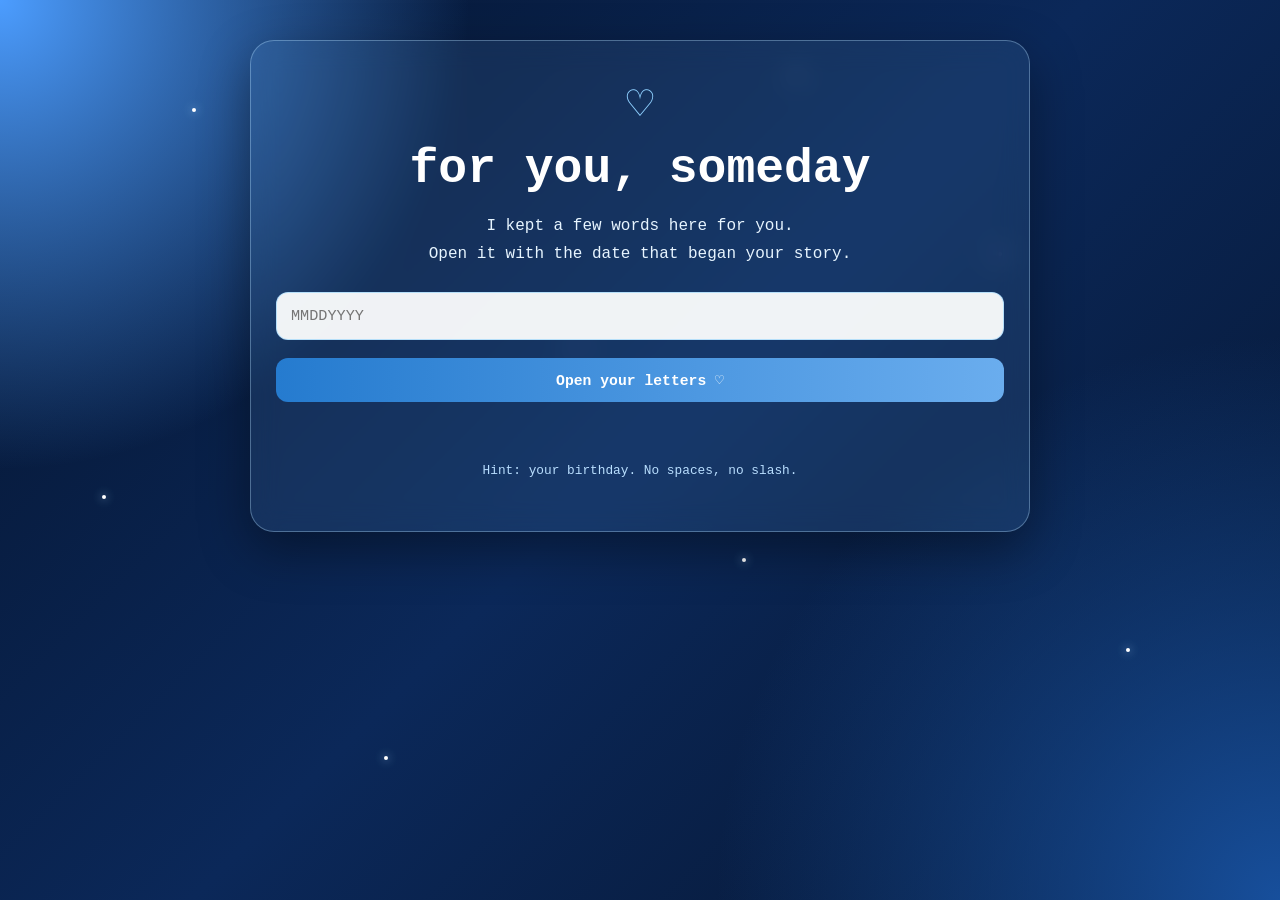
==== index.html @ d409b81c "Rename her.html to index.html" ====
<!DOCTYPE html>
<html lang="en">
<head>
  <meta charset="UTF-8" />
  <meta name="viewport" content="width=device-width, initial-scale=1.0" />

  <link rel="stylesheet" href="herc.css" />

  <title>for you, someday♡</title>

  <!-- Spotify Embed API -->
  <script src="https://open.spotify.com/embed/iframe-api/v1" async></script>

  <!-- Your JavaScript -->
  <script src="herkwincs.js" defer></script>
</head>

<body>

  <div class="stars">
    <div class="star"></div>
    <div class="star"></div>
    <div class="star"></div>
    <div class="star"></div>
    <div class="star"></div>
    <div class="star"></div>
    <div class="star"></div>
    <div class="star"></div>
  </div>

  <main class="container">

    <!-- WRITER PAGE -->
    <section class="glass-card hidden" id="writerPage">

      <div class="heart">♡</div>

      <h1>unsaid thoughts</h1>

      <div class="writer-card">

        <label for="letterTitle">Letter title</label>
        <input
          id="letterTitle"
          type="text"
          placeholder="Example: The beginning"
        />

        <label for="letterMessage">Your letter</label>
        <textarea
          id="letterMessage"
          placeholder="Write your message here..."
        ></textarea>

        <label for="bandName">Band or artist</label>

        <select id="bandName">
          <option value="Chase Atlantic">Chase Atlantic</option>
          <option value="The Ridleys">The Ridleys</option>
          <option value="Other">Other</option>
        </select>

        <label for="songTitle">Song title</label>

        <input
          id="songTitle"
          type="text"
          placeholder="Example: Swim"
        />

        <label for="spotifyLink">Spotify song link</label>

        <input
          id="spotifyLink"
          type="url"
          placeholder="https://open.spotify.com/track/..."
        />

        <p class="input-hint">
          Paste the Spotify song link from the song you want for this letter.
        </p>

        <div class="writer-actions">

          <button
            class="save-button"
            type="button"
            onclick="addLetter()"
          >
            + Add this letter
          </button>

          <button
            class="secondary-button"
            type="button"
            onclick="showPreview()"
          >
            Preview birthday website
          </button>

        </div>

      </div>

      <div class="writer-card">

        <p id="letterCount">
          You have 0 letters saved.
        </p>

        <div class="writer-actions">

          <button
            class="secondary-button"
            type="button"
            onclick="exportFinishedWebsite()"
          >
            Download finished website
          </button>

          <button
            class="danger-button"
            type="button"
            onclick="deleteAllLetters()"
          >
            Delete all letters
          </button>

        </div>

      </div>

  
    </section>


    <!-- PASSWORD PAGE -->
    <section class="glass-card hidden" id="lockPage">

      <div class="heart">♡</div>

      <h1>for you, someday</h1>

      <p>
        I kept a few words here for you.<br>
        Open it with the date that began your story.
      </p>

      <input
        type="password"
        id="password"
        placeholder="MMDDYYYY"
        maxlength="8"
        inputmode="numeric"
      />

      <button
        class="main-button"
        type="button"
        onclick="unlockWebsite()"
      >
        Open your letters ♡
      </button>

      <div id="error"></div>

      <p class="footer-text">
        Hint: your birthday. No spaces, no slash.
      </p>

    </section>


    <!-- LETTERS PAGE -->
    <section class="glass-card hidden" id="memoriesPage">

      <div class="heart">♡</div>

      <h1>happy 18th birthday</h1>

      <p>
        These are not things you need to answer.<br>
        They are simply small pieces of what I never got to say.
      </p>

      <div
        class="envelope-grid"
        id="envelopeGrid"
      ></div>

      <div class="page-actions">

        <button
          class="secondary-button"
          type="button"
          onclick="openArchive()"
        >
          ♡ Letters you can return to
        </button>

      </div>

      <p class="footer-text">
        You deserve to be loved gently, especially by yourself.
      </p>

    </section>


    <!-- ARCHIVE PAGE -->
    <section class="glass-card hidden" id="archivePage">

      <div class="heart">♡</div>

      <h1>letters you can return to</h1>

      <p>
        Nothing here disappears.
        You can reread any letter whenever you want.
      </p>

      <input
        class="archive-search"
        id="searchInput"
        type="text"
        placeholder="Search a memory, song, or word..."
        oninput="renderArchive()"
      />

      <div id="archiveList"></div>

      <div class="page-actions">

        <button
          class="secondary-button"
          type="button"
          onclick="goHome()"
        >
          ← Back to envelopes
        </button>

      </div>

    </section>


    <!-- OPEN LETTER PAGE -->
    <section class="note-page" id="notePage">

      <button
        class="back-button"
        type="button"
        onclick="goBackFromLetter()"
      >
        ← Back
      </button>

      <article class="letter-card">

        <h2 id="openedTitle"></h2>

        <p
          class="letter-date"
          id="openedDate"
        ></p>

        <div
          class="letter-content"
          id="openedMessage"
        ></div>


        <!-- SONG -->
        <div class="song-box">

          <p class="song-label">
            A song I dedicated to this letter:
          </p>

          <p
            class="song-name"
            id="openedSongTitle"
          ></p>

          <!-- Spotify player gets created here -->
          <div
            id="spotifyPlayer"
            class="spotify-player"
          ></div>

          <p
            id="spotifyMessage"
            class="spotify-message"
          >
            Loading the song...
          </p>

        </div>

      </article>

      <p class="footer-text">
        made with words I could not say before ♡
      </p>

    </section>

  </main>

</body>
</html>
---- herc.css ----
* {
  box-sizing: border-box;
}

html {
  scroll-behavior: smooth;
}

body {
  margin: 0;
  min-height: 100vh;
  overflow-x: hidden;

  font-family: "Courier New", monospace;
  color: #eef8ff;

  background:
    radial-gradient(
      circle at top left,
      #4c9dff 0%,
      transparent 30%
    ),
    radial-gradient(
      circle at bottom right,
      #174f9c 0%,
      transparent 36%
    ),
    linear-gradient(
      135deg,
      #05142e,
      #0b2859,
      #06152f
    );
}


/* =========================
   STARS
========================= */

.stars {
  position: fixed;
  inset: 0;
  z-index: -1;

  overflow: hidden;
  pointer-events: none;
}

.star {
  position: absolute;

  width: 4px;
  height: 4px;

  border-radius: 50%;

  background: white;

  box-shadow:
    0 0 10px #a6d8ff;

  animation:
    twinkle 3.5s infinite ease-in-out;
}

.star:nth-child(1) {
  top: 12%;
  left: 15%;
}

.star:nth-child(2) {
  top: 28%;
  left: 78%;
  animation-delay: 0.7s;
}

.star:nth-child(3) {
  top: 55%;
  left: 8%;
  animation-delay: 1.2s;
}

.star:nth-child(4) {
  top: 72%;
  left: 88%;
  animation-delay: 1.8s;
}

.star:nth-child(5) {
  top: 38%;
  left: 45%;
  animation-delay: 0.4s;
}

.star:nth-child(6) {
  top: 84%;
  left: 30%;
  animation-delay: 2.1s;
}

.star:nth-child(7) {
  top: 8%;
  left: 62%;
  animation-delay: 1.4s;
}

.star:nth-child(8) {
  top: 62%;
  left: 58%;
  animation-delay: 2.5s;
}


@keyframes twinkle {

  0%,
  100% {
    opacity: 0.25;
    transform: scale(0.8);
  }

  50% {
    opacity: 1;
    transform: scale(1.7);
  }
}


/* =========================
   MAIN
========================= */

.container {
  width: min(92%, 780px);
  margin: 0 auto;
  padding: 40px 0;
}


/* =========================
   GLASS CARDS
========================= */

.glass-card {
  padding: 36px 25px;

  text-align: center;

  border: 1px solid rgba(187, 225, 255, 0.35);

  border-radius: 24px;

  background:
    rgba(126, 192, 255, 0.1);

  backdrop-filter: blur(14px);

  box-shadow:
    0 18px 50px rgba(0, 0, 0, 0.38);
}


/* =========================
   TEXT
========================= */

h1 {
  margin: 0 0 12px;

  color: white;

  font-size:
    clamp(1.8rem, 6vw, 3rem);
}

h2 {
  color: #d1edff;
}

p {
  line-height: 1.75;
  color: #e7f5ff;
}


/* =========================
   HEART
========================= */

.heart {
  display: inline-block;

  margin-bottom: 10px;

  color: #8fd0ff;

  font-size: 2.8rem;

  animation:
    heartbeat 1.5s infinite;
}

@keyframes heartbeat {

  0%,
  100% {
    transform: scale(1);
  }

  45% {
    transform: scale(1.2);
  }

  65% {
    transform: scale(1.05);
  }
}


/* =========================
   INPUTS
========================= */

input,
textarea,
select {
  width: 100%;

  margin: 8px 0 14px;

  padding: 14px;

  outline: none;

  border:
    1px solid rgba(126, 205, 255, 0.5);

  border-radius: 12px;

  font-family: "Courier New", monospace;

  font-size: 0.95rem;

  color: #09315f;

  background:
    rgba(255, 255, 255, 0.94);
}

textarea {
  min-height: 180px;

  resize: vertical;

  line-height: 1.65;
}

input:focus,
textarea:focus,
select:focus {
  border-color: #9cdbff;

  box-shadow:
    0 0 0 3px rgba(126, 205, 255, 0.12);
}


/* =========================
   BUTTONS
========================= */

button {
  padding: 13px 15px;

  border: none;

  border-radius: 12px;

  cursor: pointer;

  font-family: "Courier New", monospace;

  font-size: 0.92rem;

  font-weight: bold;

  color: white;

  transition:
    transform 0.2s ease,
    box-shadow 0.2s ease;
}

button:hover {
  transform: translateY(-3px);

  box-shadow:
    0 10px 22px rgba(93, 191, 255, 0.38);
}

.main-button,
.save-button {
  background:
    linear-gradient(
      90deg,
      #257bcf,
      #6aadee
    );
}

.main-button {
  width: 100%;

  margin-top: 4px;
}

.secondary-button {
  background:
    rgba(168, 220, 255, 0.16);
}

.danger-button {
  background:
    rgba(255, 112, 148, 0.46);
}


/* =========================
   HIDDEN
========================= */

.hidden {
  display: none !important;
}


/* =========================
   ERROR
========================= */

#error {
  min-height: 22px;

  margin-top: 12px;

  color: #bde5ff;

  font-size: 0.9rem;
}


/* =========================
   WRITER
========================= */

.writer-card {
  margin-top: 22px;

  padding: 20px;

  text-align: left;

  border:
    1px solid rgba(186, 228, 255, 0.3);

  border-radius: 18px;

  background:
    rgba(0, 27, 68, 0.24);
}

.writer-card label {
  display: block;

  margin-top: 10px;

  color: #cbe9ff;

  font-size: 0.85rem;

  font-weight: bold;
}

.input-hint {
  margin-top: -4px;

  color: #a9d9f8;

  font-size: 0.72rem;

  line-height: 1.5;
}


/* =========================
   BUTTON GROUPS
========================= */

.writer-actions,
.page-actions {
  display: flex;

  flex-wrap: wrap;

  gap: 10px;

  margin-top: 16px;
}

.writer-actions button,
.page-actions button {
  flex: 1;

  min-width: 160px;
}


/* =========================
   ENVELOPES
========================= */

.envelope-grid {
  display: grid;

  grid-template-columns:
    repeat(2, minmax(0, 1fr));

  gap: 18px;

  margin-top: 28px;
}

.envelope {
  position: relative;

  min-height: 170px;

  padding: 22px 15px;

  display: flex;

  flex-direction: column;

  justify-content: center;

  align-items: center;

  overflow: hidden;

  border:
    1px solid rgba(196, 232, 255, 0.55);

  border-radius: 15px;

  color: #073469;

  background:
    linear-gradient(
      145deg,
      #e7f6ff,
      #a6d8ff
    );

  box-shadow:
    0 12px 26px rgba(0, 0, 0, 0.24);

  transition:
    transform 0.25s ease;
}

.envelope:hover {
  transform:
    translateY(-6px)
    rotate(-1deg);
}

.envelope::before {
  content: "";

  position: absolute;

  top: -65px;
  left: 50%;

  width: 155px;
  height: 155px;

  border:
    1px solid rgba(6, 61, 119, 0.18);

  transform:
    translateX(-50%)
    rotate(45deg);

  background:
    rgba(255, 255, 255, 0.36);
}

.envelope-icon,
.envelope-title,
.envelope-subtitle {
  z-index: 1;
}

.envelope-icon {
  margin-bottom: 9px;

  font-size: 2.2rem;
}

.envelope-title {
  font-size: 0.85rem;

  font-weight: bold;
}

.envelope-subtitle {
  margin-top: 6px;

  font-size: 0.72rem;

  color: #185286;
}


/* =========================
   LETTER PAGE
========================= */

.note-page {
  display: none;

  animation:
    appear 0.8s ease;
}

@keyframes appear {

  from {
    opacity: 0;

    transform:
      translateY(18px);
  }

  to {
    opacity: 1;

    transform:
      translateY(0);
  }
}

.back-button {
  margin-bottom: 18px;

  background:
    rgba(183, 225, 255, 0.16);
}

.letter-card {
  padding: 28px 22px;

  text-align: left;

  border:
    1px solid rgba(186, 228, 255, 0.36);

  border-radius: 20px;

  background:
    rgba(166, 215, 255, 0.1);

  box-shadow:
    0 15px 38px rgba(0, 0, 0, 0.22);
}

.letter-card h2 {
  margin-top: 0;

  font-size: 1.35rem;
}

.letter-date {
  margin-top: -3px;

  color: #abdfff;

  font-size: 0.76rem;
}

.letter-content {
  margin-top: 20px;

  white-space: pre-line;

  line-height: 1.85;

  color: #f1faff;
}


/* =========================
   SPOTIFY BOX
========================= */

.song-box {
  margin-top: 30px;

  padding: 18px;

  border-left:
    3px solid #7dc4ff;

  border-radius: 10px;

  background:
    rgba(0, 25, 65, 0.25);
}

.song-label {
  margin-bottom: 8px;

  color: #a9dcff;

  font-size: 0.78rem;
}

.song-name {
  margin: 0 0 15px;

  color: white;

  font-size: 0.95rem;

  font-weight: bold;
}

.spotify-player {
  width: 100%;

  min-height: 152px;

  overflow: hidden;

  border-radius: 12px;
}

.spotify-player iframe {
  display: block;

  width: 100%;

  border: none;

  border-radius: 12px;
}

.spotify-message {
  margin: 10px 0 0;

  text-align: center;

  color: #9fc9e8;

  font-size: 0.72rem;

  line-height: 1.5;
}


/* =========================
   ARCHIVE
========================= */

.archive-search {
  margin: 25px 0 10px;
}

.archive-item {
  width: 100%;

  margin: 12px 0;

  padding: 17px;

  display: block;

  text-align: left;

  border:
    1px solid rgba(186, 228, 255, 0.28);

  border-radius: 14px;

  background:
    rgba(166, 215, 255, 0.1);
}

.archive-item:hover {
  background:
    rgba(166, 215, 255, 0.19);
}

.archive-title {
  display: block;

  color: #fff;

  font-size: 0.95rem;
}

.archive-info {
  display: block;

  margin-top: 7px;

  color: #b9e3ff;

  font-size: 0.75rem;

  font-weight: normal;
}


/* =========================
   FOOTER
========================= */

.empty-text,
.footer-text {
  margin-top: 24px;

  text-align: center;

  color: #b9dfff;

  font-size: 0.8rem;
}


/* =========================
   MOBILE
========================= */

@media (max-width: 550px) {

  .container {
    width: min(92%, 450px);

    padding: 25px 0;
  }

  .glass-card {
    padding: 30px 19px;
  }

  .envelope-grid {
    grid-template-columns: 1fr;
  }

  .letter-card {
    padding: 24px 17px;
  }
}
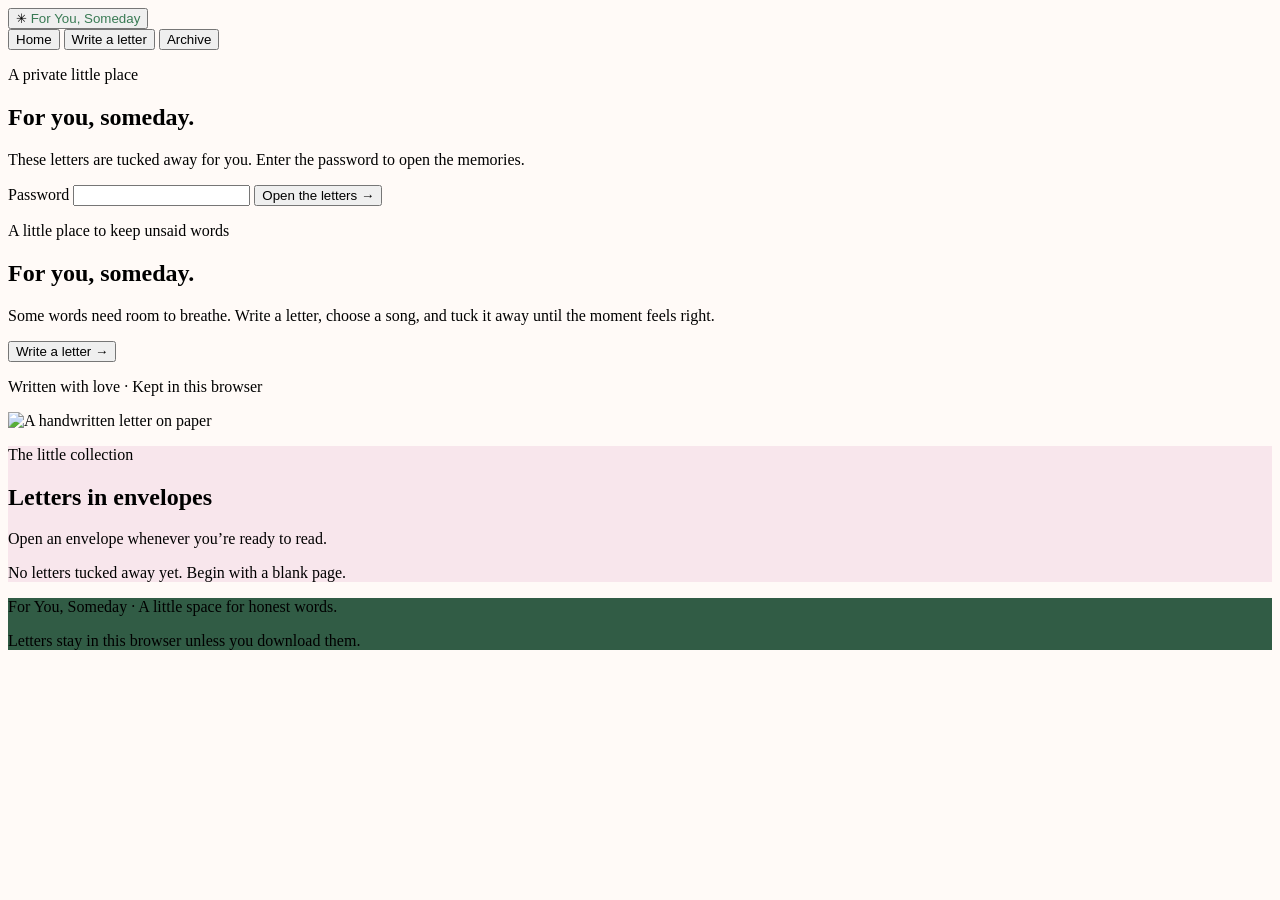
==== commit d518ef67: "Refactor index.html for improved layout and functionality Updated HTML structure, styles, and script" ====
--- a/index.html
+++ b/index.html
@@ -1,311 +1,297 @@
-<!DOCTYPE html>
+<!doctype html>
 <html lang="en">
 <head>
-  <meta charset="UTF-8" />
-  <meta name="viewport" content="width=device-width, initial-scale=1.0" />
-
-  <link rel="stylesheet" href="herc.css" />
-
-  <title>for you, someday♡</title>
-
-  <!-- Spotify Embed API -->
-  <script src="https://open.spotify.com/embed/iframe-api/v1" async></script>
-
-  <!-- Your JavaScript -->
-  <script src="herkwincs.js" defer></script>
+  <meta charset="UTF-8">
+  <meta name="viewport" content="width=device-width, initial-scale=1">
+  <title>For You, Someday — Birthday Letters</title>
+
+  <link href="https://fonts.googleapis.com/css2?family=DM+Sans:wght@400;500;600;700&family=Playfair+Display:wght@400;500;600&display=swap" rel="stylesheet">
+  <link rel="stylesheet" href="style.css">
+
+  <script src="https://cdn.tailwindcss.com/3.4.17"></script>
+  <script src="https://cdn.jsdelivr.net/npm/lucide@0.577.0/dist/umd/lucide.min.js"></script>
 </head>
 
-<body>
-
-  <div class="stars">
-    <div class="star"></div>
-    <div class="star"></div>
-    <div class="star"></div>
-    <div class="star"></div>
-    <div class="star"></div>
-    <div class="star"></div>
-    <div class="star"></div>
-    <div class="star"></div>
+<body class="w-full min-h-screen" style="background: rgb(255, 250, 247);">
+  <div class="w-full overflow-hidden">
+
+    <header class="w-full border-b">
+      <div class="max-w-6xl mx-auto px-5 sm:px-8 py-5 flex flex-wrap items-center justify-between gap-4">
+        <button id="brand-home" type="button" class="sans font-bold tracking-tight text-left">
+          ✳ <span style="color: rgb(57, 122, 84);">For You, Someday</span>
+        </button>
+
+        <nav aria-label="Main navigation" class="sans flex flex-wrap gap-2 text-sm font-semibold">
+          <button id="nav-home" type="button">Home</button>
+          <button id="nav-write" type="button">Write a letter</button>
+          <button id="nav-archive" type="button">Archive</button>
+        </nav>
+      </div>
+    </header>
+
+    <main>
+      <!-- PASSWORD PAGE -->
+      <section id="lock-view" class="view max-w-xl mx-auto px-5 sm:px-8 py-20">
+        <div class="rounded-[32px] border border-[#e8cbd7] bg-[#fffefa] p-8 sm:p-12 text-center">
+          <p class="sans uppercase tracking-[.22em] mb-4">A private little place</p>
+
+          <h1 id="lock-title" class="font-semibold mb-4">
+            For you, someday.
+          </h1>
+
+          <p class="leading-relaxed mb-7">
+            These letters are tucked away for you. Enter the password to open the memories.
+          </p>
+
+          <form id="unlock-form" novalidate>
+            <label class="sans block font-semibold mb-2 text-left" for="reader-password">
+              Password
+            </label>
+
+            <input
+              id="reader-password"
+              class="paper-field sans mb-4"
+              type="password"
+              autocomplete="off"
+              required
+            >
+
+            <button class="canva-button sans rounded-full px-7 py-3 font-bold lift" type="submit">
+              Open the letters →
+            </button>
+
+            <p id="unlock-error" class="sans mt-4" role="alert" hidden>
+              That password doesn’t open this collection. Please try again.
+            </p>
+          </form>
+        </div>
+      </section>
+
+      <!-- HOME PAGE -->
+      <section id="home-view" class="view">
+        <div class="max-w-6xl mx-auto px-5 sm:px-8 pt-14 pb-16 lg:pt-20 lg:pb-24 grid lg:grid-cols-[1.07fr_.93fr] gap-12 lg:gap-16 items-center">
+          <div>
+            <p class="sans uppercase tracking-[.22em] mb-5">
+              A little place to keep unsaid words
+            </p>
+
+            <h1 class="leading-[1.12] font-semibold mb-7">
+              For you, someday.
+            </h1>
+
+            <p class="leading-relaxed max-w-xl mb-8">
+              Some words need room to breathe. Write a letter, choose a song, and tuck it away until the moment feels right.
+            </p>
+
+            <button id="hero-write" type="button" class="canva-button sans rounded-full px-7 py-4 font-bold lift">
+              Write a letter →
+            </button>
+
+            <p class="sans mt-5 leading-relaxed">
+              Written with love · Kept in this browser
+            </p>
+          </div>
+
+          <div class="relative">
+            <img
+              loading="lazy"
+              class="w-full h-[320px] sm:h-[460px] object-cover rounded-[38px]"
+              src="https://images.unsplash.com/photo-1455390582262-044cdead277a?auto=format&fit=crop&w=1200&q=80"
+              alt="A handwritten letter on paper"
+            >
+          </div>
+        </div>
+
+        <section class="w-full py-14" style="background: rgb(248, 230, 236);">
+          <div class="max-w-6xl mx-auto px-5 sm:px-8">
+            <p class="sans uppercase tracking-[.22em] mb-3">The little collection</p>
+
+            <h2 class="font-semibold mb-3">Letters in envelopes</h2>
+
+            <p class="mb-8">
+              Open an envelope whenever you’re ready to read.
+            </p>
+
+            <div id="envelope-list" class="grid sm:grid-cols-2 lg:grid-cols-3 gap-6"></div>
+
+            <p id="envelope-empty" class="py-8">
+              No letters tucked away yet. Begin with a blank page.
+            </p>
+          </div>
+        </section>
+      </section>
+
+      <!-- WRITE A LETTER PAGE -->
+      <section id="write-view" class="view max-w-4xl mx-auto px-5 sm:px-8 py-14" hidden>
+        <p class="sans uppercase tracking-[.22em] mb-3">The writing desk</p>
+
+        <h2 class="font-semibold mb-3">Start with a blank page.</h2>
+
+        <p class="mb-8">
+          A title, your words, and maybe a song that says the rest.
+        </p>
+
+        <div class="rounded-[32px] border p-6 sm:p-10">
+          <form id="letter-form" novalidate>
+            <div class="mb-5">
+              <label class="sans block font-semibold mb-2" for="title">Title *</label>
+              <input id="title" name="title" class="paper-field sans" maxlength="150" required>
+            </div>
+
+            <div class="mb-5">
+              <label class="sans block font-semibold mb-2" for="message">Your letter *</label>
+              <textarea id="message" name="message" class="paper-field letter-paper min-h-[240px] resize-y" maxlength="10000" required></textarea>
+            </div>
+
+            <div class="grid sm:grid-cols-2 gap-5 mb-5">
+              <div>
+                <label class="sans block font-semibold mb-2" for="artist">Artist</label>
+                <input id="artist" name="artist" class="paper-field sans" maxlength="150">
+              </div>
+
+              <div>
+                <label class="sans block font-semibold mb-2" for="song-title">Song title</label>
+                <input id="song-title" name="song_title" class="paper-field sans" maxlength="150">
+              </div>
+            </div>
+
+            <div class="mb-7">
+              <label class="sans block font-semibold mb-2" for="spotify-link">Spotify track link</label>
+
+              <input
+                id="spotify-link"
+                name="spotify_link"
+                class="paper-field sans"
+                type="url"
+                inputmode="url"
+                placeholder="https://open.spotify.com/track/…"
+                aria-describedby="spotify-hint"
+              >
+
+              <p id="spotify-hint" class="sans mt-2">
+                Optional. Paste a Spotify track link to include a player with your letter.
+              </p>
+            </div>
+
+            <p id="form-error" role="alert" class="sans mb-4" hidden></p>
+
+            <div class="flex flex-wrap gap-3">
+              <button class="canva-button sans rounded-full px-7 py-3 font-bold lift" type="submit">
+                Preview letter →
+              </button>
+
+              <button id="writer-cancel" class="canva-button sans rounded-full px-7 py-3 font-semibold lift" type="button">
+                Back home
+              </button>
+            </div>
+          </form>
+        </div>
+      </section>
+
+      <!-- PREVIEW PAGE -->
+      <section id="preview-view" class="view max-w-4xl mx-auto px-5 sm:px-8 py-14" hidden>
+        <p class="sans uppercase tracking-[.22em] mb-3">Before you tuck it away</p>
+
+        <h2 class="font-semibold mb-7">A first look at your letter</h2>
+
+        <article class="letter-paper rounded-[30px] border p-6 sm:p-10">
+          <h3 id="preview-title" class="font-semibold mb-7 break-words"></h3>
+          <p id="preview-message" class="whitespace-pre-wrap break-words leading-[2.35]"></p>
+          <div id="preview-song" class="sans mt-10 pt-5 border-t text-sm break-words"></div>
+        </article>
+
+        <div class="flex flex-wrap gap-3 mt-7">
+          <button id="save-letter" class="canva-button sans rounded-full px-7 py-3 font-bold lift" type="button">
+            Save this letter
+          </button>
+
+          <button id="edit-letter" class="canva-button sans rounded-full px-7 py-3 font-semibold lift" type="button">
+            Keep writing
+          </button>
+        </div>
+
+        <p id="save-error" class="sans mt-4" role="alert" hidden></p>
+      </section>
+
+      <!-- ARCHIVE PAGE -->
+      <section id="archive-view" class="view max-w-6xl mx-auto px-5 sm:px-8 py-14" hidden>
+        <p class="sans uppercase tracking-[.22em] mb-3">Every word, kept close</p>
+
+        <h2 class="font-semibold mb-3">The archive</h2>
+
+        <p class="mb-7">Find a letter by its words or by its song.</p>
+
+        <label class="sans block font-semibold mb-2" for="archive-search">
+          Search letters
+        </label>
+
+        <input id="archive-search" class="paper-field sans max-w-xl mb-8" type="search" autocomplete="off">
+
+        <div id="archive-list" class="grid sm:grid-cols-2 lg:grid-cols-3 gap-6"></div>
+
+        <p id="archive-empty" class="py-8" hidden>
+          No letters found. Try another search, or write the first one.
+        </p>
+
+        <div class="mt-12 border-t pt-8 flex flex-wrap gap-3">
+          <button id="download-button" class="canva-button sans rounded-full px-6 py-3 font-semibold lift" type="button">
+            Download letters as HTML ↓
+          </button>
+
+          <button id="delete-all-button" class="canva-button sans rounded-full px-6 py-3 font-semibold lift" type="button">
+            Delete all letters
+          </button>
+        </div>
+
+        <div id="delete-confirmation" class="mt-5 rounded-3xl border p-5" hidden>
+          <p class="mb-4">
+            Delete every saved letter from this browser? This cannot be undone. Download a copy first if you want to keep them.
+          </p>
+
+          <div class="flex flex-wrap gap-3">
+            <button id="confirm-delete" class="canva-button sans rounded-full px-5 py-2 font-semibold" type="button">
+              Yes, delete all letters
+            </button>
+
+            <button id="cancel-delete" class="canva-button sans rounded-full px-5 py-2 font-semibold" type="button">
+              Keep my letters
+            </button>
+          </div>
+        </div>
+
+        <p id="archive-status" class="sans mt-4" role="status" aria-live="polite"></p>
+      </section>
+
+      <!-- OPEN LETTER PAGE -->
+      <section id="letter-view" class="view max-w-4xl mx-auto px-5 sm:px-8 py-14" hidden>
+        <button id="back-to-archive" class="canva-button sans mb-7 font-semibold" type="button">
+          ← Back to archive
+        </button>
+
+        <article class="letter-paper rounded-[30px] border p-6 sm:p-12">
+          <p class="sans uppercase tracking-[.22em] mb-5">A letter for you</p>
+
+          <h2 id="letter-title" class="font-semibold break-words mb-3"></h2>
+          <p id="letter-date" class="sans text-sm mb-9"></p>
+          <p id="letter-message" class="whitespace-pre-wrap break-words leading-[2.35]"></p>
+
+          <div id="letter-music" class="sans mt-12 pt-6 border-t"></div>
+        </article>
+
+        <button id="letter-home" class="canva-button sans mt-7 rounded-full px-6 py-3 font-semibold" type="button">
+          Back home →
+        </button>
+      </section>
+    </main>
+
+    <footer class="w-full" style="background: rgb(49, 92, 69);">
+      <div class="max-w-6xl mx-auto px-5 sm:px-8 py-8 flex flex-wrap justify-between gap-4">
+        <p>For You, Someday · A little space for honest words.</p>
+        <p>Letters stay in this browser unless you download them.</p>
+      </div>
+    </footer>
   </div>
 
-  <main class="container">
-
-    <!-- WRITER PAGE -->
-    <section class="glass-card hidden" id="writerPage">
-
-      <div class="heart">♡</div>
-
-      <h1>unsaid thoughts</h1>
-
-      <div class="writer-card">
-
-        <label for="letterTitle">Letter title</label>
-        <input
-          id="letterTitle"
-          type="text"
-          placeholder="Example: The beginning"
-        />
-
-        <label for="letterMessage">Your letter</label>
-        <textarea
-          id="letterMessage"
-          placeholder="Write your message here..."
-        ></textarea>
-
-        <label for="bandName">Band or artist</label>
-
-        <select id="bandName">
-          <option value="Chase Atlantic">Chase Atlantic</option>
-          <option value="The Ridleys">The Ridleys</option>
-          <option value="Other">Other</option>
-        </select>
-
-        <label for="songTitle">Song title</label>
-
-        <input
-          id="songTitle"
-          type="text"
-          placeholder="Example: Swim"
-        />
-
-        <label for="spotifyLink">Spotify song link</label>
-
-        <input
-          id="spotifyLink"
-          type="url"
-          placeholder="https://open.spotify.com/track/..."
-        />
-
-        <p class="input-hint">
-          Paste the Spotify song link from the song you want for this letter.
-        </p>
-
-        <div class="writer-actions">
-
-          <button
-            class="save-button"
-            type="button"
-            onclick="addLetter()"
-          >
-            + Add this letter
-          </button>
-
-          <button
-            class="secondary-button"
-            type="button"
-            onclick="showPreview()"
-          >
-            Preview birthday website
-          </button>
-
-        </div>
-
-      </div>
-
-      <div class="writer-card">
-
-        <p id="letterCount">
-          You have 0 letters saved.
-        </p>
-
-        <div class="writer-actions">
-
-          <button
-            class="secondary-button"
-            type="button"
-            onclick="exportFinishedWebsite()"
-          >
-            Download finished website
-          </button>
-
-          <button
-            class="danger-button"
-            type="button"
-            onclick="deleteAllLetters()"
-          >
-            Delete all letters
-          </button>
-
-        </div>
-
-      </div>
-
-  
-    </section>
-
-
-    <!-- PASSWORD PAGE -->
-    <section class="glass-card hidden" id="lockPage">
-
-      <div class="heart">♡</div>
-
-      <h1>for you, someday</h1>
-
-      <p>
-        I kept a few words here for you.<br>
-        Open it with the date that began your story.
-      </p>
-
-      <input
-        type="password"
-        id="password"
-        placeholder="MMDDYYYY"
-        maxlength="8"
-        inputmode="numeric"
-      />
-
-      <button
-        class="main-button"
-        type="button"
-        onclick="unlockWebsite()"
-      >
-        Open your letters ♡
-      </button>
-
-      <div id="error"></div>
-
-      <p class="footer-text">
-        Hint: your birthday. No spaces, no slash.
-      </p>
-
-    </section>
-
-
-    <!-- LETTERS PAGE -->
-    <section class="glass-card hidden" id="memoriesPage">
-
-      <div class="heart">♡</div>
-
-      <h1>happy 18th birthday</h1>
-
-      <p>
-        These are not things you need to answer.<br>
-        They are simply small pieces of what I never got to say.
-      </p>
-
-      <div
-        class="envelope-grid"
-        id="envelopeGrid"
-      ></div>
-
-      <div class="page-actions">
-
-        <button
-          class="secondary-button"
-          type="button"
-          onclick="openArchive()"
-        >
-          ♡ Letters you can return to
-        </button>
-
-      </div>
-
-      <p class="footer-text">
-        You deserve to be loved gently, especially by yourself.
-      </p>
-
-    </section>
-
-
-    <!-- ARCHIVE PAGE -->
-    <section class="glass-card hidden" id="archivePage">
-
-      <div class="heart">♡</div>
-
-      <h1>letters you can return to</h1>
-
-      <p>
-        Nothing here disappears.
-        You can reread any letter whenever you want.
-      </p>
-
-      <input
-        class="archive-search"
-        id="searchInput"
-        type="text"
-        placeholder="Search a memory, song, or word..."
-        oninput="renderArchive()"
-      />
-
-      <div id="archiveList"></div>
-
-      <div class="page-actions">
-
-        <button
-          class="secondary-button"
-          type="button"
-          onclick="goHome()"
-        >
-          ← Back to envelopes
-        </button>
-
-      </div>
-
-    </section>
-
-
-    <!-- OPEN LETTER PAGE -->
-    <section class="note-page" id="notePage">
-
-      <button
-        class="back-button"
-        type="button"
-        onclick="goBackFromLetter()"
-      >
-        ← Back
-      </button>
-
-      <article class="letter-card">
-
-        <h2 id="openedTitle"></h2>
-
-        <p
-          class="letter-date"
-          id="openedDate"
-        ></p>
-
-        <div
-          class="letter-content"
-          id="openedMessage"
-        ></div>
-
-
-        <!-- SONG -->
-        <div class="song-box">
-
-          <p class="song-label">
-            A song I dedicated to this letter:
-          </p>
-
-          <p
-            class="song-name"
-            id="openedSongTitle"
-          ></p>
-
-          <!-- Spotify player gets created here -->
-          <div
-            id="spotifyPlayer"
-            class="spotify-player"
-          ></div>
-
-          <p
-            id="spotifyMessage"
-            class="spotify-message"
-          >
-            Loading the song...
-          </p>
-
-        </div>
-
-      </article>
-
-      <p class="footer-text">
-        made with words I could not say before ♡
-      </p>
-
-    </section>
-
-  </main>
-
+  <script src="script.js" defer></script>
 </body>
 </html>
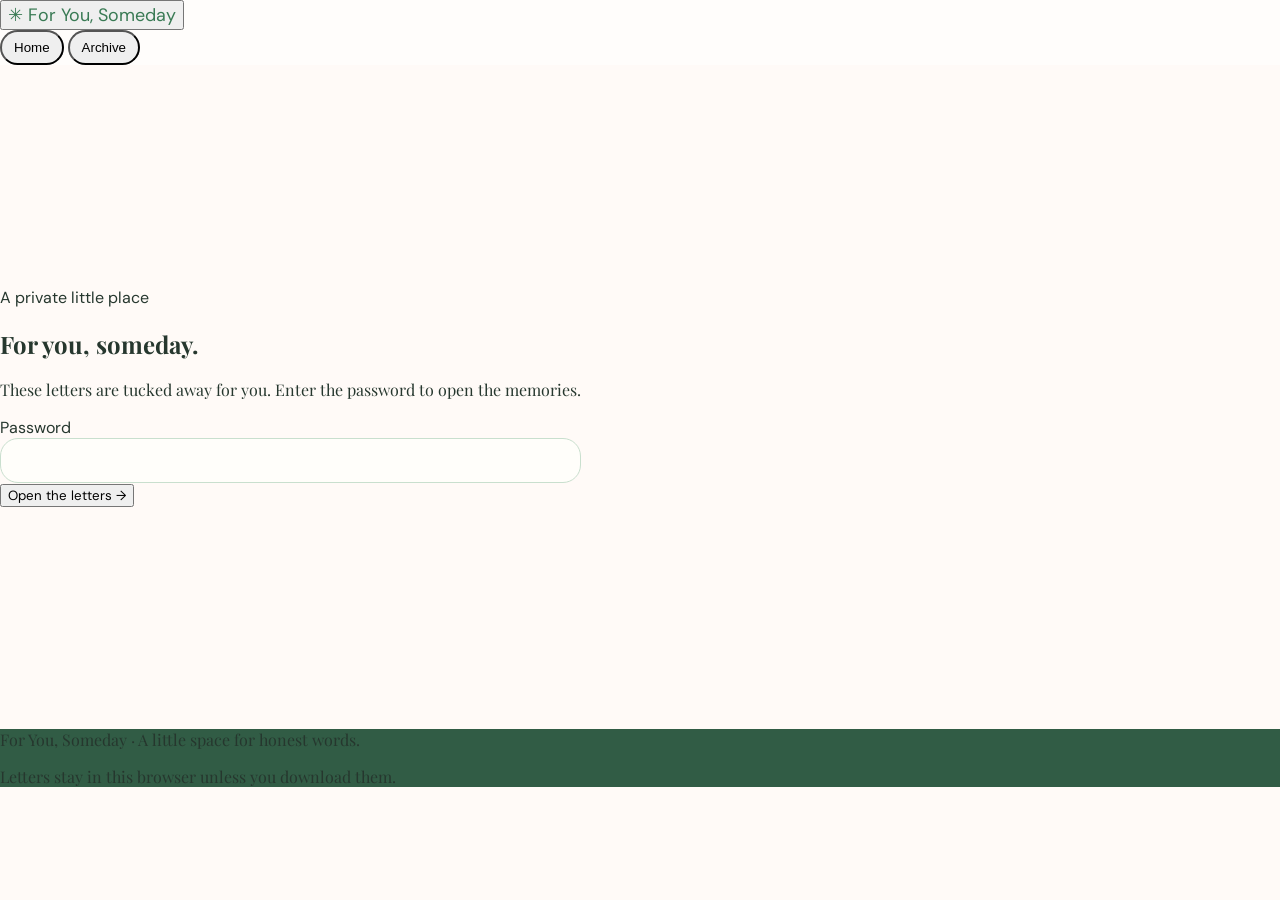
==== commit 063f2347: "Update index.html" ====
--- a/index.html
+++ b/index.html
@@ -6,7 +6,7 @@
   <title>For You, Someday — Birthday Letters</title>
 
   <link href="https://fonts.googleapis.com/css2?family=DM+Sans:wght@400;500;600;700&family=Playfair+Display:wght@400;500;600&display=swap" rel="stylesheet">
-  <link rel="stylesheet" href="style.css">
+  <link rel="stylesheet" href="herc.css">
 
   <script src="https://cdn.tailwindcss.com/3.4.17"></script>
   <script src="https://cdn.jsdelivr.net/npm/lucide@0.577.0/dist/umd/lucide.min.js"></script>
@@ -292,6 +292,6 @@
     </footer>
   </div>
 
-  <script src="script.js" defer></script>
+  <script src="herkwincs.js" defer></script>
 </body>
 </html>
--- a/herc.css
+++ b/herc.css
@@ -0,0 +1,39 @@
+:root {
+      --cream:#fffaf7; --ink:#26372e; --muted:#53665b;
+      --pink:#f8dce6; --pink-deep:#d96791; --green:#dcefdc;
+      --green-deep:#397a54; --blue:#dceefa; --line:#d6e4d8;
+    }
+    *{box-sizing:border-box}
+    html{scroll-behavior:smooth}
+    body{margin:0;color:var(--ink);font-family:"Playfair Display",serif}
+    .sans{font-family:"DM Sans",sans-serif}
+    header{background:#fffdfb;border-color:#e9e0e0!important}
+    #brand-home{color:var(--green-deep);font-size:1.12rem}
+    #brand-home:hover,#brand-home:focus-visible{color:#ac426c}
+    nav button{border-radius:999px;padding:8px 12px;transition:background .2s,transform .2s}
+    nav button:hover{background:var(--blue);transform:translateY(-2px);text-decoration:none}
+    .paper-field{width:100%;background:#fffefa;border:1.5px solid #c9dfce;border-radius:18px;padding:13px 16px;outline:none;color:var(--ink);transition:border-color .2s,box-shadow .2s}
+    .paper-field:focus{border-color:#468b66;box-shadow:0 0 0 4px #dcefdc}
+    :focus-visible{outline:3px solid #397a54;outline-offset:3px}
+    .lift{transition:transform .2s,box-shadow .2s}
+    .lift:hover{transform:translateY(-3px) rotate(-1deg);box-shadow:0 12px 26px #397a5424}
+    .letter-paper{background:#fffefa;background-image:linear-gradient(to bottom,transparent 36px,#e4eee5 37px);background-size:100% 38px}
+    .envelope{position:relative;min-height:155px;background:#fffdfa;border:1px solid #e8cbd7;border-radius:23px;box-shadow:0 12px 28px #7f53651c;overflow:hidden}
+    .envelope:before,.envelope:after{content:"";position:absolute;pointer-events:none}
+    .envelope:before{inset:0;clip-path:polygon(0 0,50% 59%,100% 0);background:#f8dce6}
+    .envelope:after{inset:0;clip-path:polygon(0 100%,50% 46%,100% 100%);background:#e4f2df}
+    .envelope-label{position:relative;z-index:1;background:#fffefaeF;border:1px solid #e2d9dc;border-radius:16px}
+    #home-view>div:first-child>div:first-child{position:relative}
+    #home-view>div:first-child>div:first-child:before{content:"✿";position:absolute;top:-48px;right:12%;font:38px "DM Sans",sans-serif;color:#e6a5bd;transform:rotate(-15deg);pointer-events:none}
+    #home-view>div:first-child>div:first-child:after{content:"✦";position:absolute;bottom:20px;right:7%;font:30px "DM Sans",sans-serif;color:#84b9dc;pointer-events:none}
+    #home-view .relative>div:first-child{background:#dcefdc}
+    #home-view .relative>div:nth-child(2){background:#f8dce6}
+    #hero-write,#save-letter,#preview-button{box-shadow:0 6px 0 #aed7b5}
+    #delete-confirmation{background:#fff8f9;border-color:#d96791}
+    .view[hidden],[hidden]{display:none!important}
+    #lock-view{min-height:calc(72 * min(var(--vh, 1vh), 1vh));display:flex;align-items:center}
+    #unlock-error{color:#a83f33}
+    body.reader-mode #nav-write,body.reader-mode #hero-write,body.reader-mode #write-view,body.reader-mode #preview-view{display:none!important}
+    body.reader-mode #download-button,body.reader-mode #delete-all-button,body.reader-mode #delete-confirmation{display:none!important}
+    @media(max-width:640px){#home-view>div:first-child>div:first-child:after{display:none}}
+    @media(prefers-reduced-motion:reduce){*,*:before,*:after{scroll-behavior:auto!important;transition:none!important}}
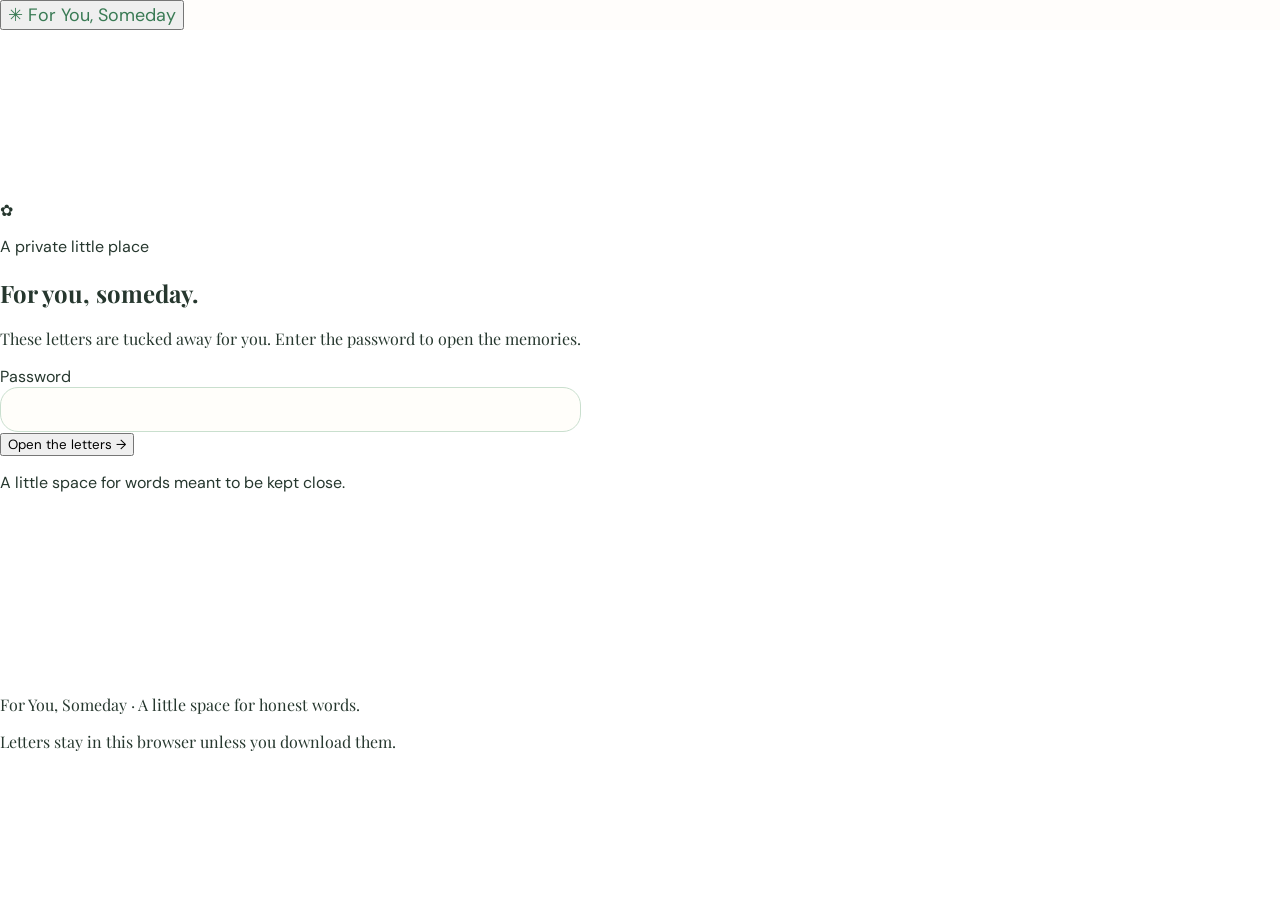
==== commit 1c24ed1b: "Update index.html" ====
--- a/index.html
+++ b/index.html
@@ -1,50 +1,94 @@
-<!doctype html>
+<!DOCTYPE html>
 <html lang="en">
 <head>
   <meta charset="UTF-8">
   <meta name="viewport" content="width=device-width, initial-scale=1">
+  <meta name="theme-color" content="#fffaf7">
+
   <title>For You, Someday — Birthday Letters</title>
-
-  <link href="https://fonts.googleapis.com/css2?family=DM+Sans:wght@400;500;600;700&family=Playfair+Display:wght@400;500;600&display=swap" rel="stylesheet">
+  <meta
+    name="description"
+    content="A little private place to keep letters, memories, and songs."
+  >
+
+  <!-- Fonts -->
+  <link rel="preconnect" href="https://fonts.googleapis.com">
+  <link rel="preconnect" href="https://fonts.gstatic.com" crossorigin>
+  <link
+    href="https://fonts.googleapis.com/css2?family=DM+Sans:wght@400;500;600;700&family=Playfair+Display:wght@400;500;600;700&display=swap"
+    rel="stylesheet"
+  >
+
+  <!-- Tailwind utilities used by the page -->
+  <script src="https://cdn.tailwindcss.com/3.4.17"></script>
+
+  <!-- Your stylesheet -->
   <link rel="stylesheet" href="herc.css">
 
-  <script src="https://cdn.tailwindcss.com/3.4.17"></script>
-  <script src="https://cdn.jsdelivr.net/npm/lucide@0.577.0/dist/umd/lucide.min.js"></script>
+  <!-- Icons library -->
+  <script src="https://cdn.jsdelivr.net/npm/lucide@0.577.0/dist/umd/lucide.min.js" defer></script>
 </head>
 
-<body class="w-full min-h-screen" style="background: rgb(255, 250, 247);">
-  <div class="w-full overflow-hidden">
-
-    <header class="w-full border-b">
-      <div class="max-w-6xl mx-auto px-5 sm:px-8 py-5 flex flex-wrap items-center justify-between gap-4">
-        <button id="brand-home" type="button" class="sans font-bold tracking-tight text-left">
-          ✳ <span style="color: rgb(57, 122, 84);">For You, Someday</span>
+<body class="min-h-screen">
+  <div class="site-shell">
+
+    <!-- HEADER -->
+    <header class="site-header">
+      <div class="header-inner max-w-6xl mx-auto px-5 sm:px-8 py-5 flex flex-wrap items-center justify-between gap-4">
+
+        <button
+          id="brand-home"
+          type="button"
+          class="sans font-bold tracking-tight text-left"
+          aria-label="Go to homepage"
+        >
+          <span aria-hidden="true">✳</span>
+          <span>For You, Someday</span>
         </button>
 
-        <nav aria-label="Main navigation" class="sans flex flex-wrap gap-2 text-sm font-semibold">
+        <nav
+          id="main-nav"
+          aria-label="Main navigation"
+          class="sans flex flex-wrap gap-2 text-sm font-semibold"
+          hidden
+        >
           <button id="nav-home" type="button">Home</button>
           <button id="nav-write" type="button">Write a letter</button>
           <button id="nav-archive" type="button">Archive</button>
         </nav>
+
       </div>
     </header>
 
     <main>
+
       <!-- PASSWORD PAGE -->
-      <section id="lock-view" class="view max-w-xl mx-auto px-5 sm:px-8 py-20">
-        <div class="rounded-[32px] border border-[#e8cbd7] bg-[#fffefa] p-8 sm:p-12 text-center">
-          <p class="sans uppercase tracking-[.22em] mb-4">A private little place</p>
+      <section
+        id="lock-view"
+        class="view max-w-xl mx-auto px-5 sm:px-8 py-20"
+      >
+        <div class="lock-card rounded-[32px] border p-8 sm:p-12 text-center">
+
+          <div class="lock-flower" aria-hidden="true">✿</div>
+
+          <p class="sans uppercase tracking-[.22em] mb-4">
+            A private little place
+          </p>
 
           <h1 id="lock-title" class="font-semibold mb-4">
             For you, someday.
           </h1>
 
-          <p class="leading-relaxed mb-7">
-            These letters are tucked away for you. Enter the password to open the memories.
+          <p id="lock-description" class="leading-relaxed mb-7">
+            These letters are tucked away for you.
+            Enter the password to open the memories.
           </p>
 
           <form id="unlock-form" novalidate>
-            <label class="sans block font-semibold mb-2 text-left" for="reader-password">
+            <label
+              class="sans block font-semibold mb-2 text-left"
+              for="reader-password"
+            >
               Password
             </label>
 
@@ -52,25 +96,43 @@
               id="reader-password"
               class="paper-field sans mb-4"
               type="password"
-              autocomplete="off"
+              autocomplete="current-password"
               required
-            >
-
-            <button class="canva-button sans rounded-full px-7 py-3 font-bold lift" type="submit">
-              Open the letters →
+              aria-describedby="unlock-error"
+            >
+
+            <button
+              id="unlock-button"
+              class="canva-button sans rounded-full px-7 py-3 font-bold lift"
+              type="submit"
+            >
+              Open the letters <span aria-hidden="true">→</span>
             </button>
 
-            <p id="unlock-error" class="sans mt-4" role="alert" hidden>
-              That password doesn’t open this collection. Please try again.
+            <p
+              id="unlock-error"
+              class="sans mt-4"
+              role="alert"
+              hidden
+            >
+              That password doesn’t open this collection.
+              Please try again.
             </p>
           </form>
+
+          <p class="sans text-xs mt-8 lock-note">
+            A little space for words meant to be kept close.
+          </p>
+
         </div>
       </section>
 
       <!-- HOME PAGE -->
-      <section id="home-view" class="view">
-        <div class="max-w-6xl mx-auto px-5 sm:px-8 pt-14 pb-16 lg:pt-20 lg:pb-24 grid lg:grid-cols-[1.07fr_.93fr] gap-12 lg:gap-16 items-center">
-          <div>
+      <section id="home-view" class="view" hidden>
+
+        <div class="hero-section max-w-6xl mx-auto px-5 sm:px-8 pt-14 pb-16 lg:pt-20 lg:pb-24 grid lg:grid-cols-[1.07fr_.93fr] gap-12 lg:gap-16 items-center">
+
+          <div class="hero-copy">
             <p class="sans uppercase tracking-[.22em] mb-5">
               A little place to keep unsaid words
             </p>
@@ -80,83 +142,176 @@
             </h1>
 
             <p class="leading-relaxed max-w-xl mb-8">
-              Some words need room to breathe. Write a letter, choose a song, and tuck it away until the moment feels right.
-            </p>
-
-            <button id="hero-write" type="button" class="canva-button sans rounded-full px-7 py-4 font-bold lift">
-              Write a letter →
+              Some words need room to breathe. Write a letter,
+              choose a song, and tuck it away until the moment
+              feels right.
+            </p>
+
+            <button
+              id="hero-write"
+              type="button"
+              class="canva-button sans rounded-full px-7 py-4 font-bold lift"
+            >
+              Write a letter <span aria-hidden="true">→</span>
             </button>
 
-            <p class="sans mt-5 leading-relaxed">
-              Written with love · Kept in this browser
+            <p class="sans mt-5 leading-relaxed hero-note">
+              Written with love <span aria-hidden="true">·</span>
+              Kept in this browser
             </p>
           </div>
 
-          <div class="relative">
+          <div class="hero-image-wrap">
+            <div class="hero-image-decoration" aria-hidden="true">✦</div>
             <img
-              loading="lazy"
-              class="w-full h-[320px] sm:h-[460px] object-cover rounded-[38px]"
+              class="hero-image w-full object-cover rounded-[38px]"
               src="https://images.unsplash.com/photo-1455390582262-044cdead277a?auto=format&fit=crop&w=1200&q=80"
               alt="A handwritten letter on paper"
             >
+            <p class="sans image-caption">
+              For all the things words can hold.
+            </p>
           </div>
+
         </div>
 
-        <section class="w-full py-14" style="background: rgb(248, 230, 236);">
+        <!-- LETTER COLLECTION -->
+        <section id="collection-section" class="collection-section w-full py-14 sm:py-20">
           <div class="max-w-6xl mx-auto px-5 sm:px-8">
-            <p class="sans uppercase tracking-[.22em] mb-3">The little collection</p>
-
-            <h2 class="font-semibold mb-3">Letters in envelopes</h2>
-
-            <p class="mb-8">
+
+            <p class="sans uppercase tracking-[.22em] mb-3">
+              The little collection
+            </p>
+
+            <h2 class="font-semibold mb-3">
+              Letters in envelopes
+            </h2>
+
+            <p class="mb-8 max-w-xl">
               Open an envelope whenever you’re ready to read.
-            </p>
-
-            <div id="envelope-list" class="grid sm:grid-cols-2 lg:grid-cols-3 gap-6"></div>
-
-            <p id="envelope-empty" class="py-8">
+              Every letter has its own little place here.
+            </p>
+
+            <div
+              id="envelope-list"
+              class="grid sm:grid-cols-2 lg:grid-cols-3 gap-6"
+            ></div>
+
+            <p id="envelope-empty" class="empty-message py-8">
               No letters tucked away yet. Begin with a blank page.
             </p>
+
           </div>
         </section>
       </section>
 
       <!-- WRITE A LETTER PAGE -->
-      <section id="write-view" class="view max-w-4xl mx-auto px-5 sm:px-8 py-14" hidden>
-        <p class="sans uppercase tracking-[.22em] mb-3">The writing desk</p>
-
-        <h2 class="font-semibold mb-3">Start with a blank page.</h2>
+      <section
+        id="write-view"
+        class="view page-container max-w-4xl mx-auto px-5 sm:px-8 py-14"
+        hidden
+      >
+        <p class="sans uppercase tracking-[.22em] mb-3">
+          The writing desk
+        </p>
+
+        <h2 class="font-semibold mb-3">
+          Start with a blank page.
+        </h2>
 
         <p class="mb-8">
           A title, your words, and maybe a song that says the rest.
         </p>
 
-        <div class="rounded-[32px] border p-6 sm:p-10">
+        <div class="form-card rounded-[32px] border p-6 sm:p-10">
+
           <form id="letter-form" novalidate>
-            <div class="mb-5">
-              <label class="sans block font-semibold mb-2" for="title">Title *</label>
-              <input id="title" name="title" class="paper-field sans" maxlength="150" required>
+
+            <div class="mb-6">
+              <label
+                class="sans block font-semibold mb-2"
+                for="title"
+              >
+                Title <span aria-hidden="true">*</span>
+              </label>
+
+              <input
+                id="title"
+                name="title"
+                class="paper-field sans"
+                maxlength="150"
+                placeholder="A little title for your letter"
+                required
+              >
             </div>
 
-            <div class="mb-5">
-              <label class="sans block font-semibold mb-2" for="message">Your letter *</label>
-              <textarea id="message" name="message" class="paper-field letter-paper min-h-[240px] resize-y" maxlength="10000" required></textarea>
+            <div class="mb-6">
+              <label
+                class="sans block font-semibold mb-2"
+                for="message"
+              >
+                Your letter <span aria-hidden="true">*</span>
+              </label>
+
+              <textarea
+                id="message"
+                name="message"
+                class="paper-field letter-paper resize-y"
+                maxlength="10000"
+                placeholder="Write whatever your heart wants to say..."
+                required
+              ></textarea>
+
+              <p class="sans text-xs mt-2">
+                Take your time. There’s no need to rush the words.
+              </p>
             </div>
 
-            <div class="grid sm:grid-cols-2 gap-5 mb-5">
+            <div class="song-fields grid sm:grid-cols-2 gap-5 mb-6">
+
               <div>
-                <label class="sans block font-semibold mb-2" for="artist">Artist</label>
-                <input id="artist" name="artist" class="paper-field sans" maxlength="150">
+                <label
+                  class="sans block font-semibold mb-2"
+                  for="artist"
+                >
+                  Artist
+                </label>
+
+                <input
+                  id="artist"
+                  name="artist"
+                  class="paper-field sans"
+                  maxlength="150"
+                  placeholder="Artist name"
+                >
               </div>
 
               <div>
-                <label class="sans block font-semibold mb-2" for="song-title">Song title</label>
-                <input id="song-title" name="song_title" class="paper-field sans" maxlength="150">
+                <label
+                  class="sans block font-semibold mb-2"
+                  for="song-title"
+                >
+                  Song title
+                </label>
+
+                <input
+                  id="song-title"
+                  name="song_title"
+                  class="paper-field sans"
+                  maxlength="150"
+                  placeholder="A song that reminds you"
+                >
               </div>
+
             </div>
 
             <div class="mb-7">
-              <label class="sans block font-semibold mb-2" for="spotify-link">Spotify track link</label>
+              <label
+                class="sans block font-semibold mb-2"
+                for="spotify-link"
+              >
+                Spotify track link <span class="optional-label">(optional)</span>
+              </label>
 
               <input
                 id="spotify-link"
@@ -164,134 +319,270 @@
                 class="paper-field sans"
                 type="url"
                 inputmode="url"
-                placeholder="https://open.spotify.com/track/…"
+                placeholder="https://open.spotify.com/track/..."
                 aria-describedby="spotify-hint"
               >
 
-              <p id="spotify-hint" class="sans mt-2">
-                Optional. Paste a Spotify track link to include a player with your letter.
+              <p id="spotify-hint" class="sans text-sm mt-2">
+                Paste a Spotify track link to include a player with your letter.
               </p>
             </div>
 
-            <p id="form-error" role="alert" class="sans mb-4" hidden></p>
+            <p
+              id="form-error"
+              role="alert"
+              class="sans mb-4"
+              hidden
+            ></p>
 
             <div class="flex flex-wrap gap-3">
-              <button class="canva-button sans rounded-full px-7 py-3 font-bold lift" type="submit">
-                Preview letter →
+              <button
+                class="canva-button sans rounded-full px-7 py-3 font-bold lift"
+                type="submit"
+              >
+                Preview letter <span aria-hidden="true">→</span>
               </button>
 
-              <button id="writer-cancel" class="canva-button sans rounded-full px-7 py-3 font-semibold lift" type="button">
+              <button
+                id="writer-cancel"
+                class="secondary-button sans rounded-full px-7 py-3 font-semibold lift"
+                type="button"
+              >
                 Back home
               </button>
             </div>
+
           </form>
         </div>
       </section>
 
-      <!-- PREVIEW PAGE -->
-      <section id="preview-view" class="view max-w-4xl mx-auto px-5 sm:px-8 py-14" hidden>
-        <p class="sans uppercase tracking-[.22em] mb-3">Before you tuck it away</p>
-
-        <h2 class="font-semibold mb-7">A first look at your letter</h2>
-
-        <article class="letter-paper rounded-[30px] border p-6 sm:p-10">
-          <h3 id="preview-title" class="font-semibold mb-7 break-words"></h3>
-          <p id="preview-message" class="whitespace-pre-wrap break-words leading-[2.35]"></p>
-          <div id="preview-song" class="sans mt-10 pt-5 border-t text-sm break-words"></div>
+      <!-- LETTER PREVIEW PAGE -->
+      <section
+        id="preview-view"
+        class="view page-container max-w-4xl mx-auto px-5 sm:px-8 py-14"
+        hidden
+      >
+        <p class="sans uppercase tracking-[.22em] mb-3">
+          Before you tuck it away
+        </p>
+
+        <h2 class="font-semibold mb-7">
+          A first look at your letter
+        </h2>
+
+        <article class="letter-paper preview-card rounded-[30px] border p-6 sm:p-10">
+
+          <h3
+            id="preview-title"
+            class="font-semibold mb-7 break-words"
+          ></h3>
+
+          <p
+            id="preview-message"
+            class="whitespace-pre-wrap break-words leading-[2.35]"
+          ></p>
+
+          <div
+            id="preview-song"
+            class="sans mt-10 pt-5 border-t text-sm break-words"
+          ></div>
+
         </article>
 
         <div class="flex flex-wrap gap-3 mt-7">
-          <button id="save-letter" class="canva-button sans rounded-full px-7 py-3 font-bold lift" type="button">
+          <button
+            id="save-letter"
+            class="canva-button sans rounded-full px-7 py-3 font-bold lift"
+            type="button"
+          >
             Save this letter
           </button>
 
-          <button id="edit-letter" class="canva-button sans rounded-full px-7 py-3 font-semibold lift" type="button">
+          <button
+            id="edit-letter"
+            class="secondary-button sans rounded-full px-7 py-3 font-semibold lift"
+            type="button"
+          >
             Keep writing
           </button>
         </div>
 
-        <p id="save-error" class="sans mt-4" role="alert" hidden></p>
+        <p
+          id="save-error"
+          class="sans mt-4"
+          role="alert"
+          hidden
+        ></p>
       </section>
 
       <!-- ARCHIVE PAGE -->
-      <section id="archive-view" class="view max-w-6xl mx-auto px-5 sm:px-8 py-14" hidden>
-        <p class="sans uppercase tracking-[.22em] mb-3">Every word, kept close</p>
-
-        <h2 class="font-semibold mb-3">The archive</h2>
-
-        <p class="mb-7">Find a letter by its words or by its song.</p>
-
-        <label class="sans block font-semibold mb-2" for="archive-search">
+      <section
+        id="archive-view"
+        class="view page-container max-w-6xl mx-auto px-5 sm:px-8 py-14"
+        hidden
+      >
+        <p class="sans uppercase tracking-[.22em] mb-3">
+          Every word, kept close
+        </p>
+
+        <h2 class="font-semibold mb-3">
+          The archive
+        </h2>
+
+        <p class="mb-7">
+          Find a letter by its words or by its song.
+        </p>
+
+        <label
+          class="sans block font-semibold mb-2"
+          for="archive-search"
+        >
           Search letters
         </label>
 
-        <input id="archive-search" class="paper-field sans max-w-xl mb-8" type="search" autocomplete="off">
-
-        <div id="archive-list" class="grid sm:grid-cols-2 lg:grid-cols-3 gap-6"></div>
-
-        <p id="archive-empty" class="py-8" hidden>
+        <input
+          id="archive-search"
+          class="paper-field sans archive-search mb-8"
+          type="search"
+          autocomplete="off"
+          placeholder="Search titles, words, or songs..."
+        >
+
+        <div
+          id="archive-list"
+          class="grid sm:grid-cols-2 lg:grid-cols-3 gap-6"
+        ></div>
+
+        <p id="archive-empty" class="empty-message py-8" hidden>
           No letters found. Try another search, or write the first one.
         </p>
 
-        <div class="mt-12 border-t pt-8 flex flex-wrap gap-3">
-          <button id="download-button" class="canva-button sans rounded-full px-6 py-3 font-semibold lift" type="button">
-            Download letters as HTML ↓
+        <div id="archive-actions" class="archive-actions mt-12 border-t pt-8 flex flex-wrap gap-3">
+          <button
+            id="download-button"
+            class="secondary-button sans rounded-full px-6 py-3 font-semibold lift"
+            type="button"
+          >
+            Download letters as HTML <span aria-hidden="true">↓</span>
           </button>
 
-          <button id="delete-all-button" class="canva-button sans rounded-full px-6 py-3 font-semibold lift" type="button">
+          <button
+            id="delete-all-button"
+            class="danger-button sans rounded-full px-6 py-3 font-semibold lift"
+            type="button"
+          >
             Delete all letters
           </button>
         </div>
 
-        <div id="delete-confirmation" class="mt-5 rounded-3xl border p-5" hidden>
+        <div
+          id="delete-confirmation"
+          class="mt-5 rounded-3xl border p-5"
+          hidden
+        >
           <p class="mb-4">
-            Delete every saved letter from this browser? This cannot be undone. Download a copy first if you want to keep them.
+            Delete every saved letter from this browser?
+            This cannot be undone. Download a copy first if
+            you want to keep them.
           </p>
 
           <div class="flex flex-wrap gap-3">
-            <button id="confirm-delete" class="canva-button sans rounded-full px-5 py-2 font-semibold" type="button">
+            <button
+              id="confirm-delete"
+              class="danger-button sans rounded-full px-5 py-2 font-semibold"
+              type="button"
+            >
               Yes, delete all letters
             </button>
 
-            <button id="cancel-delete" class="canva-button sans rounded-full px-5 py-2 font-semibold" type="button">
+            <button
+              id="cancel-delete"
+              class="secondary-button sans rounded-full px-5 py-2 font-semibold"
+              type="button"
+            >
               Keep my letters
             </button>
           </div>
         </div>
 
-        <p id="archive-status" class="sans mt-4" role="status" aria-live="polite"></p>
+        <p
+          id="archive-status"
+          class="sans mt-4"
+          role="status"
+          aria-live="polite"
+        ></p>
       </section>
 
       <!-- OPEN LETTER PAGE -->
-      <section id="letter-view" class="view max-w-4xl mx-auto px-5 sm:px-8 py-14" hidden>
-        <button id="back-to-archive" class="canva-button sans mb-7 font-semibold" type="button">
-          ← Back to archive
+      <section
+        id="letter-view"
+        class="view page-container max-w-4xl mx-auto px-5 sm:px-8 py-14"
+        hidden
+      >
+        <button
+          id="back-to-archive"
+          class="secondary-button sans mb-7 rounded-full px-6 py-3 font-semibold"
+          type="button"
+        >
+          <span aria-hidden="true">←</span> Back to archive
         </button>
 
-        <article class="letter-paper rounded-[30px] border p-6 sm:p-12">
-          <p class="sans uppercase tracking-[.22em] mb-5">A letter for you</p>
-
-          <h2 id="letter-title" class="font-semibold break-words mb-3"></h2>
-          <p id="letter-date" class="sans text-sm mb-9"></p>
-          <p id="letter-message" class="whitespace-pre-wrap break-words leading-[2.35]"></p>
-
-          <div id="letter-music" class="sans mt-12 pt-6 border-t"></div>
+        <article class="letter-paper opened-letter rounded-[30px] border p-6 sm:p-12">
+
+          <p class="sans uppercase tracking-[.22em] mb-5">
+            A letter for you
+          </p>
+
+          <h2
+            id="letter-title"
+            class="font-semibold break-words mb-3"
+          ></h2>
+
+          <p
+            id="letter-date"
+            class="sans text-sm mb-9"
+          ></p>
+
+          <p
+            id="letter-message"
+            class="whitespace-pre-wrap break-words leading-[2.35]"
+          ></p>
+
+          <div
+            id="letter-music"
+            class="sans mt-12 pt-6 border-t"
+          ></div>
+
         </article>
 
-        <button id="letter-home" class="canva-button sans mt-7 rounded-full px-6 py-3 font-semibold" type="button">
-          Back home →
+        <button
+          id="letter-home"
+          class="canva-button sans mt-7 rounded-full px-6 py-3 font-semibold"
+          type="button"
+        >
+          Back home <span aria-hidden="true">→</span>
         </button>
       </section>
+
     </main>
 
-    <footer class="w-full" style="background: rgb(49, 92, 69);">
+    <!-- FOOTER -->
+    <footer id="site-footer" class="site-footer w-full">
       <div class="max-w-6xl mx-auto px-5 sm:px-8 py-8 flex flex-wrap justify-between gap-4">
-        <p>For You, Someday · A little space for honest words.</p>
-        <p>Letters stay in this browser unless you download them.</p>
+        <p>
+          For You, Someday <span aria-hidden="true">·</span>
+          A little space for honest words.
+        </p>
+
+        <p>
+          Letters stay in this browser unless you download them.
+        </p>
       </div>
     </footer>
+
   </div>
 
+  <!-- Your JavaScript -->
   <script src="herkwincs.js" defer></script>
 </body>
 </html>
--- a/herc.css
+++ b/herc.css
@@ -1,39 +1,221 @@
+
 :root {
-      --cream:#fffaf7; --ink:#26372e; --muted:#53665b;
-      --pink:#f8dce6; --pink-deep:#d96791; --green:#dcefdc;
-      --green-deep:#397a54; --blue:#dceefa; --line:#d6e4d8;
-    }
-    *{box-sizing:border-box}
-    html{scroll-behavior:smooth}
-    body{margin:0;color:var(--ink);font-family:"Playfair Display",serif}
-    .sans{font-family:"DM Sans",sans-serif}
-    header{background:#fffdfb;border-color:#e9e0e0!important}
-    #brand-home{color:var(--green-deep);font-size:1.12rem}
-    #brand-home:hover,#brand-home:focus-visible{color:#ac426c}
-    nav button{border-radius:999px;padding:8px 12px;transition:background .2s,transform .2s}
-    nav button:hover{background:var(--blue);transform:translateY(-2px);text-decoration:none}
-    .paper-field{width:100%;background:#fffefa;border:1.5px solid #c9dfce;border-radius:18px;padding:13px 16px;outline:none;color:var(--ink);transition:border-color .2s,box-shadow .2s}
-    .paper-field:focus{border-color:#468b66;box-shadow:0 0 0 4px #dcefdc}
-    :focus-visible{outline:3px solid #397a54;outline-offset:3px}
-    .lift{transition:transform .2s,box-shadow .2s}
-    .lift:hover{transform:translateY(-3px) rotate(-1deg);box-shadow:0 12px 26px #397a5424}
-    .letter-paper{background:#fffefa;background-image:linear-gradient(to bottom,transparent 36px,#e4eee5 37px);background-size:100% 38px}
-    .envelope{position:relative;min-height:155px;background:#fffdfa;border:1px solid #e8cbd7;border-radius:23px;box-shadow:0 12px 28px #7f53651c;overflow:hidden}
-    .envelope:before,.envelope:after{content:"";position:absolute;pointer-events:none}
-    .envelope:before{inset:0;clip-path:polygon(0 0,50% 59%,100% 0);background:#f8dce6}
-    .envelope:after{inset:0;clip-path:polygon(0 100%,50% 46%,100% 100%);background:#e4f2df}
-    .envelope-label{position:relative;z-index:1;background:#fffefaeF;border:1px solid #e2d9dc;border-radius:16px}
-    #home-view>div:first-child>div:first-child{position:relative}
-    #home-view>div:first-child>div:first-child:before{content:"✿";position:absolute;top:-48px;right:12%;font:38px "DM Sans",sans-serif;color:#e6a5bd;transform:rotate(-15deg);pointer-events:none}
-    #home-view>div:first-child>div:first-child:after{content:"✦";position:absolute;bottom:20px;right:7%;font:30px "DM Sans",sans-serif;color:#84b9dc;pointer-events:none}
-    #home-view .relative>div:first-child{background:#dcefdc}
-    #home-view .relative>div:nth-child(2){background:#f8dce6}
-    #hero-write,#save-letter,#preview-button{box-shadow:0 6px 0 #aed7b5}
-    #delete-confirmation{background:#fff8f9;border-color:#d96791}
-    .view[hidden],[hidden]{display:none!important}
-    #lock-view{min-height:calc(72 * min(var(--vh, 1vh), 1vh));display:flex;align-items:center}
-    #unlock-error{color:#a83f33}
-    body.reader-mode #nav-write,body.reader-mode #hero-write,body.reader-mode #write-view,body.reader-mode #preview-view{display:none!important}
-    body.reader-mode #download-button,body.reader-mode #delete-all-button,body.reader-mode #delete-confirmation{display:none!important}
-    @media(max-width:640px){#home-view>div:first-child>div:first-child:after{display:none}}
-    @media(prefers-reduced-motion:reduce){*,*:before,*:after{scroll-behavior:auto!important;transition:none!important}}
+  --cream: #fffaf7;
+  --ink: #26372e;
+  --muted: #53665b;
+  --pink: #f8dce6;
+  --pink-deep: #d96791;
+  --green: #dcefdc;
+  --green-deep: #397a54;
+  --blue: #dceefa;
+  --line: #d6e4d8;
+}
+
+* {
+  box-sizing: border-box;
+}
+
+html {
+  scroll-behavior: smooth;
+}
+
+body {
+  margin: 0;
+  color: var(--ink);
+  font-family: "Playfair Display", serif;
+}
+
+.sans {
+  font-family: "DM Sans", sans-serif;
+}
+
+header {
+  background: #fffdfb;
+  border-color: #e9e0e0 !important;
+}
+
+#brand-home {
+  color: var(--green-deep);
+  font-size: 1.12rem;
+}
+
+#brand-home:hover,
+#brand-home:focus-visible {
+  color: #ac426c;
+}
+
+nav button {
+  border-radius: 999px;
+  padding: 8px 12px;
+  transition: background 0.2s, transform 0.2s;
+}
+
+nav button:hover {
+  background: var(--blue);
+  transform: translateY(-2px);
+  text-decoration: none;
+}
+
+.paper-field {
+  width: 100%;
+  background: #fffefa;
+  border: 1.5px solid #c9dfce;
+  border-radius: 18px;
+  padding: 13px 16px;
+  outline: none;
+  color: var(--ink);
+  transition: border-color 0.2s, box-shadow 0.2s;
+}
+
+.paper-field:focus {
+  border-color: #468b66;
+  box-shadow: 0 0 0 4px #dcefdc;
+}
+
+:focus-visible {
+  outline: 3px solid #397a54;
+  outline-offset: 3px;
+}
+
+.lift {
+  transition: transform 0.2s, box-shadow 0.2s;
+}
+
+.lift:hover {
+  transform: translateY(-3px) rotate(-1deg);
+  box-shadow: 0 12px 26px #397a5424;
+}
+
+.letter-paper {
+  background: #fffefa;
+  background-image: linear-gradient(
+    to bottom,
+    transparent 36px,
+    #e4eee5 37px
+  );
+  background-size: 100% 38px;
+}
+
+.envelope {
+  position: relative;
+  min-height: 155px;
+  background: #fffdfa;
+  border: 1px solid #e8cbd7;
+  border-radius: 23px;
+  box-shadow: 0 12px 28px #7f53651c;
+  overflow: hidden;
+}
+
+.envelope::before,
+.envelope::after {
+  content: "";
+  position: absolute;
+  pointer-events: none;
+}
+
+.envelope::before {
+  inset: 0;
+  clip-path: polygon(0 0, 50% 59%, 100% 0);
+  background: #f8dce6;
+}
+
+.envelope::after {
+  inset: 0;
+  clip-path: polygon(0 100%, 50% 46%, 100% 100%);
+  background: #e4f2df;
+}
+
+.envelope-label {
+  position: relative;
+  z-index: 1;
+  background: #fffefaeF;
+  border: 1px solid #e2d9dc;
+  border-radius: 16px;
+}
+
+#home-view > div:first-child > div:first-child {
+  position: relative;
+}
+
+#home-view > div:first-child > div:first-child::before {
+  content: "✿";
+  position: absolute;
+  top: -48px;
+  right: 12%;
+  font: 38px "DM Sans", sans-serif;
+  color: #e6a5bd;
+  transform: rotate(-15deg);
+  pointer-events: none;
+}
+
+#home-view > div:first-child > div:first-child::after {
+  content: "✦";
+  position: absolute;
+  bottom: 20px;
+  right: 7%;
+  font: 30px "DM Sans", sans-serif;
+  color: #84b9dc;
+  pointer-events: none;
+}
+
+#home-view .relative > div:first-child {
+  background: #dcefdc;
+}
+
+#home-view .relative > div:nth-child(2) {
+  background: #f8dce6;
+}
+
+#hero-write,
+#save-letter,
+#preview-button {
+  box-shadow: 0 6px 0 #aed7b5;
+}
+
+#delete-confirmation {
+  background: #fff8f9;
+  border-color: #d96791;
+}
+
+.view[hidden],
+[hidden] {
+  display: none !important;
+}
+
+#lock-view {
+  min-height: calc(72 * min(var(--vh, 1vh), 1vh));
+  display: flex;
+  align-items: center;
+}
+
+#unlock-error {
+  color: #a83f33;
+}
+
+body.reader-mode #nav-write,
+body.reader-mode #hero-write,
+body.reader-mode #write-view,
+body.reader-mode #preview-view {
+  display: none !important;
+}
+
+body.reader-mode #download-button,
+body.reader-mode #delete-all-button,
+body.reader-mode #delete-confirmation {
+  display: none !important;
+}
+
+@media (max-width: 640px) {
+  #home-view > div:first-child > div:first-child::after {
+    display: none;
+  }
+}
+
+@media (prefers-reduced-motion: reduce) {
+  *,
+  *::before,
+  *::after {
+    scroll-behavior: auto !important;
+    transition: none !important;
+  }
+}
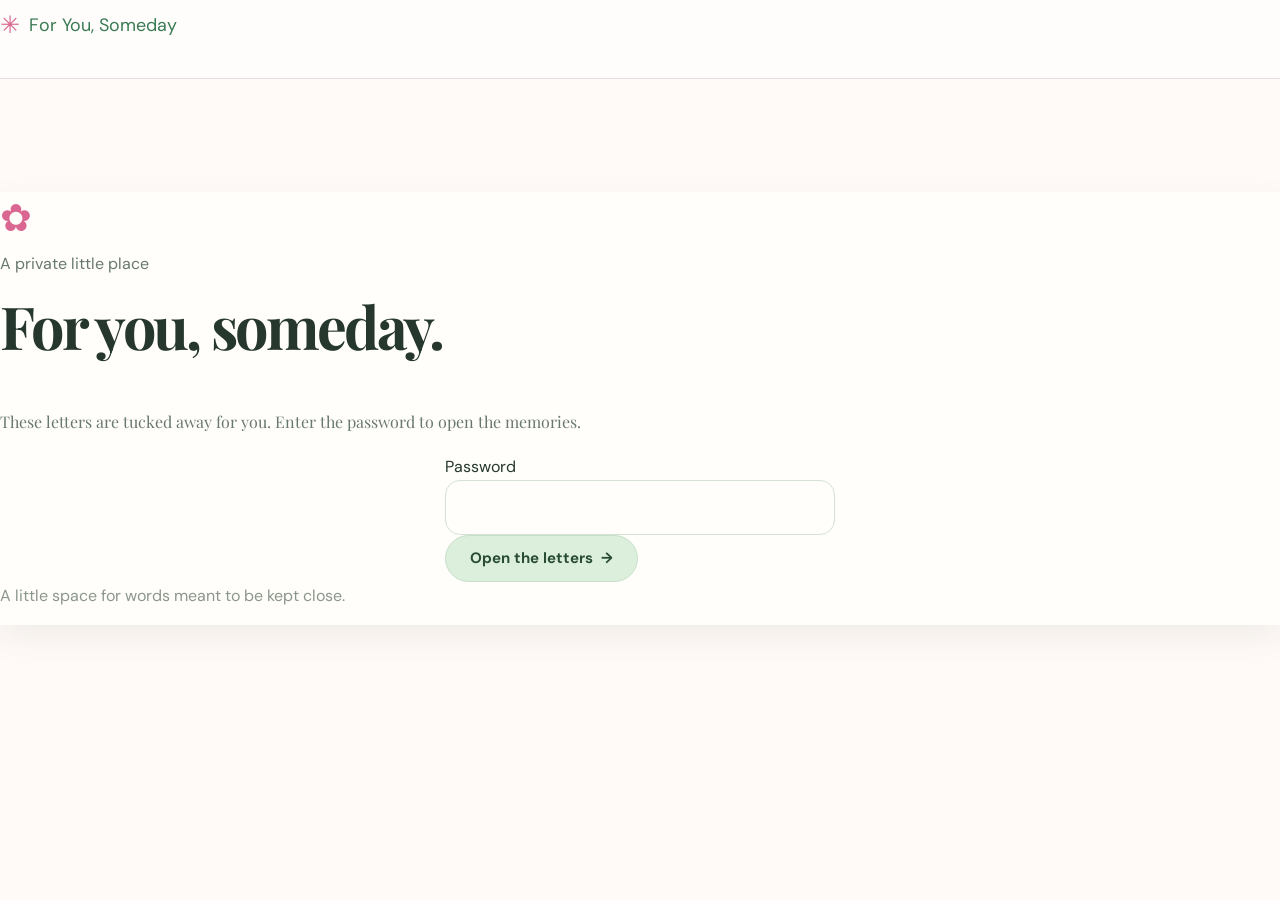
==== commit 63c6b13b: "Update index.html" ====
--- a/index.html
+++ b/index.html
@@ -23,7 +23,7 @@
   <script src="https://cdn.tailwindcss.com/3.4.17"></script>
 
   <!-- Your stylesheet -->
-  <link rel="stylesheet" href="herc.css">
+<link rel="stylesheet" href="./herc.css">
 
   <!-- Icons library -->
   <script src="https://cdn.jsdelivr.net/npm/lucide@0.577.0/dist/umd/lucide.min.js" defer></script>
--- a/herc.css
+++ b/herc.css
@@ -1,14 +1,15 @@
-
 :root {
   --cream: #fffaf7;
+  --paper: #fffefa;
   --ink: #26372e;
-  --muted: #53665b;
+  --muted: #68786d;
   --pink: #f8dce6;
   --pink-deep: #d96791;
   --green: #dcefdc;
   --green-deep: #397a54;
   --blue: #dceefa;
-  --line: #d6e4d8;
+  --line: #e8dedf;
+  --shadow: 0 12px 32px rgba(63, 76, 63, 0.08);
 }
 
 * {
@@ -21,60 +22,210 @@
 
 body {
   margin: 0;
+  background: var(--cream);
   color: var(--ink);
-  font-family: "Playfair Display", serif;
+  font-family: "Playfair Display", Georgia, serif;
+  font-size: 16px;
+  line-height: 1.7;
+  -webkit-font-smoothing: antialiased;
+}
+
+button,
+input,
+textarea {
+  font: inherit;
+}
+
+button {
+  cursor: pointer;
+}
+
+button:disabled {
+  cursor: not-allowed;
+  opacity: 0.6;
 }
 
 .sans {
   font-family: "DM Sans", sans-serif;
 }
 
-header {
-  background: #fffdfb;
-  border-color: #e9e0e0 !important;
+h1,
+h2,
+h3,
+p {
+  margin-top: 0;
+}
+
+h1 {
+  font-size: clamp(2.5rem, 6vw, 4.7rem);
+  line-height: 1.1;
+  letter-spacing: -0.045em;
+}
+
+h2 {
+  font-size: clamp(2rem, 4vw, 3rem);
+  line-height: 1.2;
+  letter-spacing: -0.035em;
+}
+
+h3 {
+  font-size: clamp(1.4rem, 3vw, 2rem);
+  line-height: 1.3;
+}
+
+p {
+  color: var(--muted);
+}
+
+.site-shell {
+  min-height: 100vh;
+  display: flex;
+  flex-direction: column;
+}
+
+main {
+  flex: 1;
+}
+
+.site-header {
+  position: relative;
+  z-index: 5;
+  background: rgba(255, 253, 251, 0.96);
+  border-bottom: 1px solid var(--line);
+}
+
+.header-inner {
+  min-height: 78px;
 }
 
 #brand-home {
+  display: inline-flex;
+  align-items: center;
+  gap: 9px;
+  padding: 5px 0;
+  border: 0;
+  background: transparent;
   color: var(--green-deep);
   font-size: 1.12rem;
 }
 
-#brand-home:hover,
-#brand-home:focus-visible {
+#brand-home > span:first-child {
+  color: var(--pink-deep);
+  font-size: 1.5rem;
+}
+
+#brand-home:hover {
   color: #ac426c;
 }
 
 nav button {
+  padding: 8px 14px;
+  border: 0;
   border-radius: 999px;
-  padding: 8px 12px;
+  background: transparent;
+  color: var(--ink);
   transition: background 0.2s, transform 0.2s;
 }
 
 nav button:hover {
   background: var(--blue);
+  transform: translateY(-1px);
+}
+
+.canva-button,
+.secondary-button,
+.danger-button {
+  display: inline-flex;
+  align-items: center;
+  justify-content: center;
+  gap: 8px;
+  min-height: 44px;
+  padding: 12px 24px;
+  border: 1px solid transparent;
+  border-radius: 999px;
+  font-family: "DM Sans", sans-serif;
+  font-size: 0.94rem;
+  font-weight: 700;
+  line-height: 1.4;
+  text-align: center;
+  text-decoration: none;
+  transition:
+    background 0.2s,
+    color 0.2s,
+    border-color 0.2s,
+    transform 0.2s,
+    box-shadow 0.2s;
+}
+
+.canva-button {
+  border-color: #c8dfcc;
+  background: var(--green);
+  color: #294c35;
+}
+
+.canva-button:hover {
+  background: #c9e5cc;
+  box-shadow: 0 5px 0 #a9cdb0;
   transform: translateY(-2px);
-  text-decoration: none;
+}
+
+.canva-button:active,
+.secondary-button:active,
+.danger-button:active {
+  transform: translateY(1px);
+}
+
+.secondary-button {
+  border-color: #d9e2d9;
+  background: #fffefa;
+  color: var(--ink);
+}
+
+.secondary-button:hover {
+  border-color: #b7d1bc;
+  background: #f1f8f0;
+}
+
+.danger-button {
+  border-color: #f0c7d4;
+  background: #fff0f4;
+  color: #93435f;
+}
+
+.danger-button:hover {
+  background: #f9dce6;
+}
+
+:focus-visible {
+  outline: 3px solid var(--green-deep);
+  outline-offset: 3px;
 }
 
 .paper-field {
+  display: block;
   width: 100%;
-  background: #fffefa;
-  border: 1.5px solid #c9dfce;
-  border-radius: 18px;
+  min-width: 0;
   padding: 13px 16px;
+  border: 1.5px solid #d4e2d4;
+  border-radius: 15px;
   outline: none;
+  background: var(--paper);
   color: var(--ink);
   transition: border-color 0.2s, box-shadow 0.2s;
 }
 
+.paper-field::placeholder {
+  color: #a0a99f;
+}
+
 .paper-field:focus {
-  border-color: #468b66;
-  box-shadow: 0 0 0 4px #dcefdc;
-}
-
-:focus-visible {
-  outline: 3px solid #397a54;
-  outline-offset: 3px;
+  border-color: var(--green-deep);
+  box-shadow: 0 0 0 4px rgba(220, 239, 220, 0.8);
+}
+
+textarea.paper-field {
+  min-height: 260px;
+  line-height: 1.9;
 }
 
 .lift {
@@ -82,132 +233,375 @@
 }
 
 .lift:hover {
-  transform: translateY(-3px) rotate(-1deg);
-  box-shadow: 0 12px 26px #397a5424;
+  transform: translateY(-2px);
+}
+
+#hero-write,
+#save-letter {
+  box-shadow: 0 5px 0 #b4d7b9;
+}
+
+#hero-write:hover,
+#save-letter:hover {
+  box-shadow: 0 7px 0 #a5cbaa;
+}
+
+.view[hidden],
+[hidden] {
+  display: none !important;
+}
+
+/* Password page */
+
+#lock-view {
+  width: 100%;
+  min-height: 75vh;
+  display: flex;
+  align-items: center;
+  justify-content: center;
+  padding-top: 48px;
+  padding-bottom: 64px;
+}
+
+.lock-card {
+  width: 100%;
+  border-color: #e8cbd7;
+  background: var(--paper);
+  box-shadow: var(--shadow);
+}
+
+.lock-flower {
+  margin-bottom: 12px;
+  color: var(--pink-deep);
+  font-size: 2.4rem;
+  line-height: 1.2;
+}
+
+#lock-title {
+  font-size: clamp(2.5rem, 7vw, 3.7rem);
+  line-height: 1.12;
+}
+
+#lock-view form {
+  max-width: 390px;
+  margin-inline: auto;
+}
+
+.lock-note {
+  color: #8b968c;
+}
+
+#unlock-error,
+#form-error,
+#save-error {
+  color: #a83f33;
+}
+
+/* Homepage */
+
+.hero-section {
+  position: relative;
+}
+
+.hero-copy {
+  position: relative;
+  z-index: 1;
+}
+
+.hero-copy > p:first-child,
+#collection-section > div > p:first-child,
+.page-container > p:first-child {
+  color: var(--green-deep);
+  font-size: 0.75rem;
+  font-weight: 700;
+  line-height: 1.7;
+}
+
+.hero-copy h1 {
+  max-width: 650px;
+}
+
+.hero-note {
+  font-size: 0.88rem;
+}
+
+.hero-image-wrap {
+  position: relative;
+  min-width: 0;
+}
+
+.hero-image {
+  display: block;
+  height: 460px;
+  object-fit: cover;
+  object-position: center;
+  border-radius: 38px;
+  box-shadow: var(--shadow);
+}
+
+.hero-image-decoration {
+  position: absolute;
+  z-index: 1;
+  top: -22px;
+  right: -12px;
+  color: var(--pink-deep);
+  font-size: 2.6rem;
+}
+
+.image-caption {
+  margin: 12px 4px 0;
+  font-size: 0.82rem;
+  text-align: right;
+}
+
+/* Collection and envelopes */
+
+.collection-section {
+  background: #f8e6ec;
+}
+
+.collection-section h2 {
+  color: var(--ink);
+}
+
+.collection-section > div > p {
+  max-width: 650px;
+}
+
+#envelope-list,
+#archive-list {
+  align-items: stretch;
+}
+
+.envelope {
+  position: relative;
+  display: block;
+  width: 100%;
+  min-height: 175px;
+  overflow: hidden;
+  border: 1px solid #e8cbd7;
+  border-radius: 23px;
+  background: #fffdfa;
+  box-shadow: 0 8px 22px rgba(127, 83, 101, 0.08);
+  text-align: left;
+}
+
+.envelope::before,
+.envelope::after {
+  position: absolute;
+  inset: 0;
+  content: "";
+  pointer-events: none;
+}
+
+.envelope::before {
+  background: var(--pink);
+  clip-path: polygon(0 0, 50% 59%, 100% 0);
+}
+
+.envelope::after {
+  background: #e4f2df;
+  clip-path: polygon(0 100%, 50% 46%, 100% 100%);
+}
+
+.envelope-label {
+  position: relative;
+  z-index: 1;
+  overflow-wrap: anywhere;
+  border: 1px solid #e2d9dc;
+  border-radius: 16px;
+  background: rgba(255, 254, 250, 0.96);
+}
+
+.empty-message {
+  color: var(--muted);
+}
+
+#archive-empty {
+  padding: 28px 0;
+}
+
+/* Writing and preview */
+
+.form-card {
+  border-color: var(--line);
+  background: rgba(255, 255, 255, 0.65);
+  box-shadow: var(--shadow);
+}
+
+.optional-label {
+  color: var(--muted);
+  font-weight: 400;
+}
+
+#spotify-hint {
+  color: var(--muted);
+}
+
+.preview-card,
+.opened-letter {
+  border-color: #e6e0d9;
+  box-shadow: var(--shadow);
 }
 
 .letter-paper {
-  background: #fffefa;
+  background-color: var(--paper);
   background-image: linear-gradient(
     to bottom,
     transparent 36px,
-    #e4eee5 37px
+    #e7eee6 37px
   );
   background-size: 100% 38px;
 }
 
-.envelope {
-  position: relative;
-  min-height: 155px;
-  background: #fffdfa;
-  border: 1px solid #e8cbd7;
-  border-radius: 23px;
-  box-shadow: 0 12px 28px #7f53651c;
-  overflow: hidden;
-}
-
-.envelope::before,
-.envelope::after {
-  content: "";
-  position: absolute;
-  pointer-events: none;
-}
-
-.envelope::before {
-  inset: 0;
-  clip-path: polygon(0 0, 50% 59%, 100% 0);
-  background: #f8dce6;
-}
-
-.envelope::after {
-  inset: 0;
-  clip-path: polygon(0 100%, 50% 46%, 100% 100%);
-  background: #e4f2df;
-}
-
-.envelope-label {
-  position: relative;
-  z-index: 1;
-  background: #fffefaeF;
-  border: 1px solid #e2d9dc;
-  border-radius: 16px;
-}
-
-#home-view > div:first-child > div:first-child {
-  position: relative;
-}
-
-#home-view > div:first-child > div:first-child::before {
-  content: "✿";
-  position: absolute;
-  top: -48px;
-  right: 12%;
-  font: 38px "DM Sans", sans-serif;
-  color: #e6a5bd;
-  transform: rotate(-15deg);
-  pointer-events: none;
-}
-
-#home-view > div:first-child > div:first-child::after {
-  content: "✦";
-  position: absolute;
-  bottom: 20px;
-  right: 7%;
-  font: 30px "DM Sans", sans-serif;
-  color: #84b9dc;
-  pointer-events: none;
-}
-
-#home-view .relative > div:first-child {
-  background: #dcefdc;
-}
-
-#home-view .relative > div:nth-child(2) {
-  background: #f8dce6;
-}
-
-#hero-write,
-#save-letter,
-#preview-button {
-  box-shadow: 0 6px 0 #aed7b5;
+#preview-title,
+#letter-title,
+#preview-message,
+#letter-message {
+  overflow-wrap: anywhere;
+}
+
+#preview-song,
+#letter-music {
+  border-color: #e5dedb;
+}
+
+#preview-song iframe,
+#letter-music iframe {
+  display: block;
+  max-width: 100%;
+}
+
+/* Archive */
+
+.archive-search {
+  max-width: 540px;
+  background: white;
+}
+
+.archive-actions {
+  border-color: var(--line);
 }
 
 #delete-confirmation {
-  background: #fff8f9;
-  border-color: #d96791;
-}
-
-.view[hidden],
-[hidden] {
-  display: none !important;
-}
-
-#lock-view {
-  min-height: calc(72 * min(var(--vh, 1vh), 1vh));
-  display: flex;
-  align-items: center;
-}
-
-#unlock-error {
-  color: #a83f33;
-}
+  border-color: var(--pink-deep);
+  background: #fff5f7;
+}
+
+#delete-confirmation p {
+  color: var(--ink);
+}
+
+#archive-status {
+  overflow-wrap: anywhere;
+}
+
+/* Footer */
+
+.site-footer {
+  background: #315c45;
+}
+
+.site-footer p {
+  margin-bottom: 0;
+  color: #fffaf7;
+  font-size: 0.84rem;
+}
+
+/* Reader mode */
 
 body.reader-mode #nav-write,
 body.reader-mode #hero-write,
 body.reader-mode #write-view,
-body.reader-mode #preview-view {
-  display: none !important;
-}
-
+body.reader-mode #preview-view,
 body.reader-mode #download-button,
 body.reader-mode #delete-all-button,
 body.reader-mode #delete-confirmation {
   display: none !important;
 }
 
+/* Lock screen: keep the page focused */
+
+body.locked #main-nav,
+body.locked #site-footer {
+  display: none !important;
+}
+
+/* Responsive layout */
+
 @media (max-width: 640px) {
-  #home-view > div:first-child > div:first-child::after {
-    display: none;
+  body {
+    font-size: 15px;
+  }
+
+  .header-inner {
+    align-items: flex-start;
+  }
+
+  #brand-home {
+    font-size: 1rem;
+  }
+
+  #main-nav {
+    width: 100%;
+    gap: 4px;
+  }
+
+  nav button {
+    padding: 8px 10px;
+    font-size: 0.82rem;
+  }
+
+  h1 {
+    font-size: clamp(2.4rem, 12vw, 3.4rem);
+  }
+
+  h2 {
+    font-size: clamp(1.9rem, 8vw, 2.5rem);
+  }
+
+  .hero-section {
+    padding-top: 48px;
+    padding-bottom: 52px;
+    gap: 36px;
+  }
+
+  .hero-image {
+    height: 300px;
+    border-radius: 26px;
+  }
+
+  .hero-image-decoration {
+    right: -4px;
+  }
+
+  .canva-button,
+  .secondary-button,
+  .danger-button {
+    max-width: 100%;
+    padding: 11px 19px;
+  }
+
+  .form-card {
+    padding: 20px;
+  }
+
+  #lock-view {
+    min-height: 70vh;
+    padding-top: 32px;
+    padding-bottom: 40px;
+  }
+
+  .lock-card {
+    padding: 28px 22px;
+  }
+
+  .envelope {
+    min-height: 155px;
+  }
+
+  .site-footer > div {
+    flex-direction: column;
   }
 }
 
@@ -218,4 +612,10 @@
     scroll-behavior: auto !important;
     transition: none !important;
   }
-}
+
+  .lift:hover,
+  nav button:hover,
+  .canva-button:hover {
+    transform: none;
+  }
+}
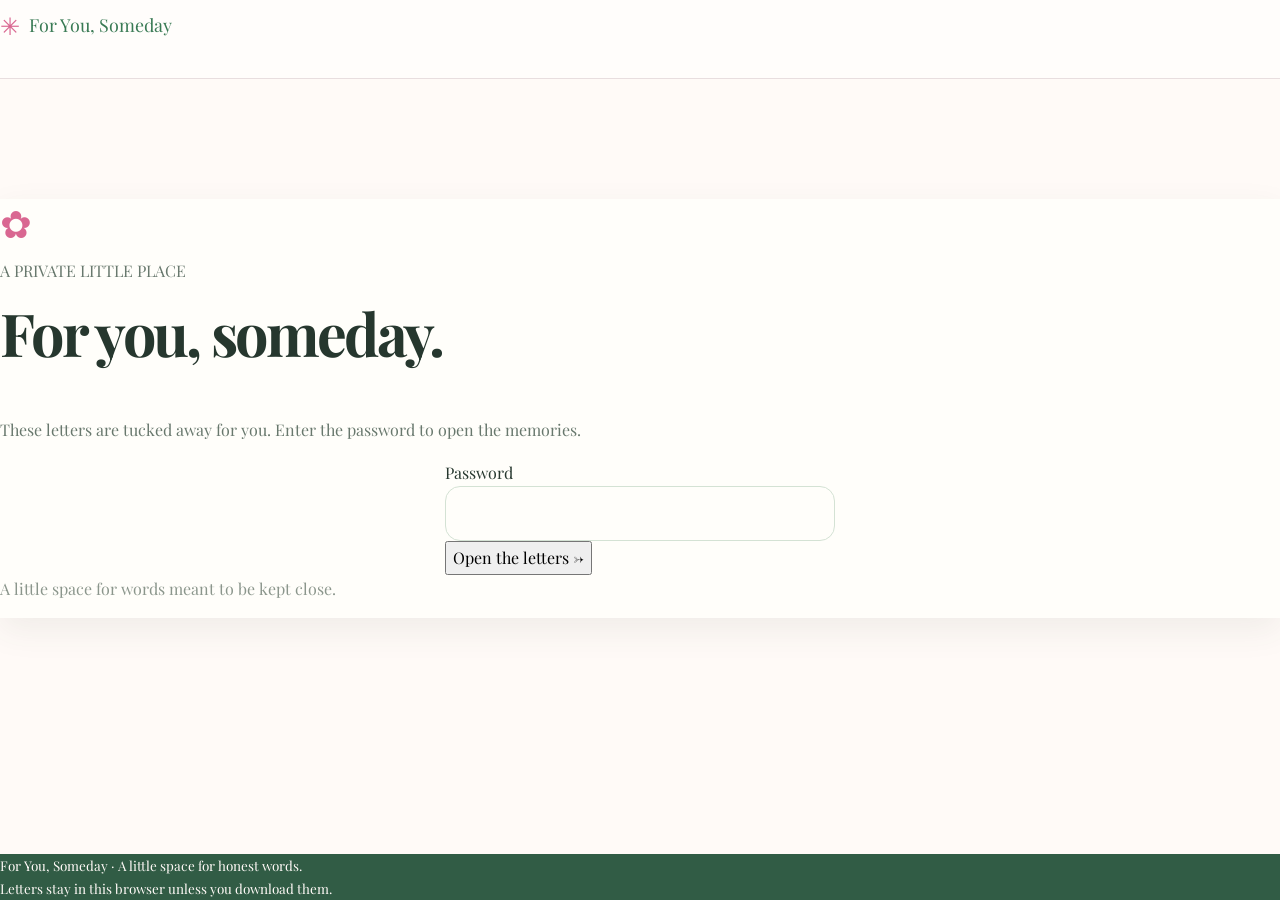
==== commit 461a92eb: "Update index.html" ====
--- a/index.html
+++ b/index.html
@@ -4,585 +4,233 @@
   <meta charset="UTF-8">
   <meta name="viewport" content="width=device-width, initial-scale=1">
   <meta name="theme-color" content="#fffaf7">
-
+  <meta name="description" content="A little private place for letters, memories, and songs.">
   <title>For You, Someday — Birthday Letters</title>
-  <meta
-    name="description"
-    content="A little private place to keep letters, memories, and songs."
-  >
-
-  <!-- Fonts -->
+
   <link rel="preconnect" href="https://fonts.googleapis.com">
   <link rel="preconnect" href="https://fonts.gstatic.com" crossorigin>
-  <link
-    href="https://fonts.googleapis.com/css2?family=DM+Sans:wght@400;500;600;700&family=Playfair+Display:wght@400;500;600;700&display=swap"
-    rel="stylesheet"
-  >
-
-  <!-- Tailwind utilities used by the page -->
-  <script src="https://cdn.tailwindcss.com/3.4.17"></script>
-
-  <!-- Your stylesheet -->
-<link rel="stylesheet" href="./herc.css">
-
-  <!-- Icons library -->
-  <script src="https://cdn.jsdelivr.net/npm/lucide@0.577.0/dist/umd/lucide.min.js" defer></script>
+  <link href="https://fonts.googleapis.com/css2?family=DM+Sans:wght@400;500;600;700&family=Playfair+Display:wght@400;500;600;700&display=swap" rel="stylesheet">
+
+  <link rel="stylesheet" href="./herc.css">
+  <script src="./herkwincs.js" defer></script>
 </head>
 
-<body class="min-h-screen">
+<body>
   <div class="site-shell">
-
-    <!-- HEADER -->
     <header class="site-header">
-      <div class="header-inner max-w-6xl mx-auto px-5 sm:px-8 py-5 flex flex-wrap items-center justify-between gap-4">
-
-        <button
-          id="brand-home"
-          type="button"
-          class="sans font-bold tracking-tight text-left"
-          aria-label="Go to homepage"
-        >
-          <span aria-hidden="true">✳</span>
-          <span>For You, Someday</span>
+      <div class="header-inner">
+        <button id="brand-home" class="brand" type="button">
+          <span aria-hidden="true">✳</span> For You, Someday
         </button>
 
-        <nav
-          id="main-nav"
-          aria-label="Main navigation"
-          class="sans flex flex-wrap gap-2 text-sm font-semibold"
-          hidden
-        >
+        <nav id="main-nav" hidden aria-label="Main navigation">
           <button id="nav-home" type="button">Home</button>
           <button id="nav-write" type="button">Write a letter</button>
           <button id="nav-archive" type="button">Archive</button>
         </nav>
-
       </div>
     </header>
 
     <main>
-
-      <!-- PASSWORD PAGE -->
-      <section
-        id="lock-view"
-        class="view max-w-xl mx-auto px-5 sm:px-8 py-20"
-      >
-        <div class="lock-card rounded-[32px] border p-8 sm:p-12 text-center">
-
+      <!-- PASSWORD SCREEN -->
+      <section id="lock-view" class="view lock-layout">
+        <div class="lock-card">
           <div class="lock-flower" aria-hidden="true">✿</div>
-
-          <p class="sans uppercase tracking-[.22em] mb-4">
-            A private little place
+          <p class="eyebrow">A PRIVATE LITTLE PLACE</p>
+          <h1 id="lock-title">For you, someday.</h1>
+          <p id="lock-description" class="muted">
+            These letters are tucked away for you. Enter the password to open the memories.
           </p>
 
-          <h1 id="lock-title" class="font-semibold mb-4">
-            For you, someday.
-          </h1>
-
-          <p id="lock-description" class="leading-relaxed mb-7">
-            These letters are tucked away for you.
-            Enter the password to open the memories.
-          </p>
-
-          <form id="unlock-form" novalidate>
-            <label
-              class="sans block font-semibold mb-2 text-left"
-              for="reader-password"
-            >
-              Password
-            </label>
-
-            <input
-              id="reader-password"
-              class="paper-field sans mb-4"
-              type="password"
-              autocomplete="current-password"
-              required
-              aria-describedby="unlock-error"
-            >
-
-            <button
-              id="unlock-button"
-              class="canva-button sans rounded-full px-7 py-3 font-bold lift"
-              type="submit"
-            >
+          <form id="unlock-form">
+            <label for="reader-password">Password</label>
+            <input id="reader-password" class="paper-field" type="password"
+              autocomplete="current-password" required>
+            <button class="primary-button" type="submit">
               Open the letters <span aria-hidden="true">→</span>
             </button>
-
-            <p
-              id="unlock-error"
-              class="sans mt-4"
-              role="alert"
-              hidden
-            >
-              That password doesn’t open this collection.
-              Please try again.
+            <p id="unlock-error" class="error-message" role="alert" hidden>
+              That password doesn't open this collection. Please try again.
             </p>
           </form>
 
-          <p class="sans text-xs mt-8 lock-note">
-            A little space for words meant to be kept close.
-          </p>
-
-        </div>
-      </section>
-
-      <!-- HOME PAGE -->
+          <p class="lock-note">A little space for words meant to be kept close.</p>
+        </div>
+      </section>
+
+      <!-- HOME -->
       <section id="home-view" class="view" hidden>
-
-        <div class="hero-section max-w-6xl mx-auto px-5 sm:px-8 pt-14 pb-16 lg:pt-20 lg:pb-24 grid lg:grid-cols-[1.07fr_.93fr] gap-12 lg:gap-16 items-center">
-
+        <div class="hero-section">
           <div class="hero-copy">
-            <p class="sans uppercase tracking-[.22em] mb-5">
-              A little place to keep unsaid words
-            </p>
-
-            <h1 class="leading-[1.12] font-semibold mb-7">
-              For you, someday.
-            </h1>
-
-            <p class="leading-relaxed max-w-xl mb-8">
-              Some words need room to breathe. Write a letter,
-              choose a song, and tuck it away until the moment
-              feels right.
-            </p>
-
-            <button
-              id="hero-write"
-              type="button"
-              class="canva-button sans rounded-full px-7 py-4 font-bold lift"
-            >
+            <p class="eyebrow">A LITTLE PLACE TO KEEP UNSAID WORDS</p>
+            <h1>For you,<br><span>someday.</span></h1>
+            <p class="hero-description">
+              Some words need room to breathe. Write a letter, choose a song,
+              and tuck it away until the moment feels right.
+            </p>
+            <button id="hero-write" class="primary-button" type="button">
               Write a letter <span aria-hidden="true">→</span>
             </button>
-
-            <p class="sans mt-5 leading-relaxed hero-note">
-              Written with love <span aria-hidden="true">·</span>
-              Kept in this browser
-            </p>
+            <p class="hero-note">Written with love · Kept in this browser</p>
           </div>
 
           <div class="hero-image-wrap">
-            <div class="hero-image-decoration" aria-hidden="true">✦</div>
-            <img
-              class="hero-image w-full object-cover rounded-[38px]"
+            <span class="image-sparkle" aria-hidden="true">✦</span>
+            <img class="hero-image"
               src="https://images.unsplash.com/photo-1455390582262-044cdead277a?auto=format&fit=crop&w=1200&q=80"
-              alt="A handwritten letter on paper"
-            >
-            <p class="sans image-caption">
-              For all the things words can hold.
-            </p>
-          </div>
-
-        </div>
-
-        <!-- LETTER COLLECTION -->
-        <section id="collection-section" class="collection-section w-full py-14 sm:py-20">
-          <div class="max-w-6xl mx-auto px-5 sm:px-8">
-
-            <p class="sans uppercase tracking-[.22em] mb-3">
-              The little collection
-            </p>
-
-            <h2 class="font-semibold mb-3">
-              Letters in envelopes
-            </h2>
-
-            <p class="mb-8 max-w-xl">
-              Open an envelope whenever you’re ready to read.
+              alt="A handwritten letter on a desk">
+            <p class="image-caption">For all the things words can hold.</p>
+          </div>
+        </div>
+
+        <section class="collection-section">
+          <div class="section-inner">
+            <p class="eyebrow">THE LITTLE COLLECTION</p>
+            <h2>Letters in envelopes</h2>
+            <p class="section-description">
+              Open an envelope whenever you're ready to read.
               Every letter has its own little place here.
             </p>
-
-            <div
-              id="envelope-list"
-              class="grid sm:grid-cols-2 lg:grid-cols-3 gap-6"
-            ></div>
-
-            <p id="envelope-empty" class="empty-message py-8">
+            <div id="envelope-list" class="letter-grid"></div>
+            <p id="envelope-empty" class="empty-message">
               No letters tucked away yet. Begin with a blank page.
             </p>
-
           </div>
         </section>
       </section>
 
-      <!-- WRITE A LETTER PAGE -->
-      <section
-        id="write-view"
-        class="view page-container max-w-4xl mx-auto px-5 sm:px-8 py-14"
-        hidden
-      >
-        <p class="sans uppercase tracking-[.22em] mb-3">
-          The writing desk
-        </p>
-
-        <h2 class="font-semibold mb-3">
-          Start with a blank page.
-        </h2>
-
-        <p class="mb-8">
-          A title, your words, and maybe a song that says the rest.
-        </p>
-
-        <div class="form-card rounded-[32px] border p-6 sm:p-10">
-
-          <form id="letter-form" novalidate>
-
-            <div class="mb-6">
-              <label
-                class="sans block font-semibold mb-2"
-                for="title"
-              >
-                Title <span aria-hidden="true">*</span>
-              </label>
-
-              <input
-                id="title"
-                name="title"
-                class="paper-field sans"
-                maxlength="150"
-                placeholder="A little title for your letter"
-                required
-              >
-            </div>
-
-            <div class="mb-6">
-              <label
-                class="sans block font-semibold mb-2"
-                for="message"
-              >
-                Your letter <span aria-hidden="true">*</span>
-              </label>
-
-              <textarea
-                id="message"
-                name="message"
-                class="paper-field letter-paper resize-y"
-                maxlength="10000"
-                placeholder="Write whatever your heart wants to say..."
-                required
-              ></textarea>
-
-              <p class="sans text-xs mt-2">
-                Take your time. There’s no need to rush the words.
+      <!-- WRITE -->
+      <section id="write-view" class="view page-container" hidden>
+        <p class="eyebrow">THE WRITING DESK</p>
+        <h2>Start with a blank page.</h2>
+        <p class="page-intro">A title, your words, and maybe a song that says the rest.</p>
+
+        <div class="form-card">
+          <form id="letter-form">
+            <div class="form-group">
+              <label for="title">Title <span aria-hidden="true">*</span></label>
+              <input id="title" class="paper-field" maxlength="150"
+                placeholder="A little title for your letter" required>
+            </div>
+
+            <div class="form-group">
+              <label for="message">Your letter <span aria-hidden="true">*</span></label>
+              <textarea id="message" class="paper-field letter-input"
+                maxlength="10000" placeholder="Write whatever your heart wants to say..."
+                required></textarea>
+              <p class="field-hint">Take your time. There's no need to rush the words.</p>
+            </div>
+
+            <div class="form-row">
+              <div class="form-group">
+                <label for="artist">Artist</label>
+                <input id="artist" class="paper-field" maxlength="150" placeholder="Artist name">
+              </div>
+              <div class="form-group">
+                <label for="song-title">Song title</label>
+                <input id="song-title" class="paper-field" maxlength="150"
+                  placeholder="A song that reminds you">
+              </div>
+            </div>
+
+            <div class="form-group">
+              <label for="spotify-link">Spotify track link <span class="optional-label">(optional)</span></label>
+              <input id="spotify-link" class="paper-field" type="url"
+                placeholder="https://open.spotify.com/track/..."
+                aria-describedby="spotify-hint">
+              <p id="spotify-hint" class="field-hint">
+                Paste a Spotify track link if you'd like to include a player.
               </p>
             </div>
 
-            <div class="song-fields grid sm:grid-cols-2 gap-5 mb-6">
-
-              <div>
-                <label
-                  class="sans block font-semibold mb-2"
-                  for="artist"
-                >
-                  Artist
-                </label>
-
-                <input
-                  id="artist"
-                  name="artist"
-                  class="paper-field sans"
-                  maxlength="150"
-                  placeholder="Artist name"
-                >
-              </div>
-
-              <div>
-                <label
-                  class="sans block font-semibold mb-2"
-                  for="song-title"
-                >
-                  Song title
-                </label>
-
-                <input
-                  id="song-title"
-                  name="song_title"
-                  class="paper-field sans"
-                  maxlength="150"
-                  placeholder="A song that reminds you"
-                >
-              </div>
-
-            </div>
-
-            <div class="mb-7">
-              <label
-                class="sans block font-semibold mb-2"
-                for="spotify-link"
-              >
-                Spotify track link <span class="optional-label">(optional)</span>
-              </label>
-
-              <input
-                id="spotify-link"
-                name="spotify_link"
-                class="paper-field sans"
-                type="url"
-                inputmode="url"
-                placeholder="https://open.spotify.com/track/..."
-                aria-describedby="spotify-hint"
-              >
-
-              <p id="spotify-hint" class="sans text-sm mt-2">
-                Paste a Spotify track link to include a player with your letter.
-              </p>
-            </div>
-
-            <p
-              id="form-error"
-              role="alert"
-              class="sans mb-4"
-              hidden
-            ></p>
-
-            <div class="flex flex-wrap gap-3">
-              <button
-                class="canva-button sans rounded-full px-7 py-3 font-bold lift"
-                type="submit"
-              >
-                Preview letter <span aria-hidden="true">→</span>
-              </button>
-
-              <button
-                id="writer-cancel"
-                class="secondary-button sans rounded-full px-7 py-3 font-semibold lift"
-                type="button"
-              >
-                Back home
-              </button>
-            </div>
-
+            <p id="form-error" class="error-message" role="alert" hidden></p>
+
+            <div class="button-row">
+              <button class="primary-button" type="submit">Preview letter →</button>
+              <button id="writer-cancel" class="secondary-button" type="button">Back home</button>
+            </div>
           </form>
         </div>
       </section>
 
-      <!-- LETTER PREVIEW PAGE -->
-      <section
-        id="preview-view"
-        class="view page-container max-w-4xl mx-auto px-5 sm:px-8 py-14"
-        hidden
-      >
-        <p class="sans uppercase tracking-[.22em] mb-3">
-          Before you tuck it away
-        </p>
-
-        <h2 class="font-semibold mb-7">
-          A first look at your letter
-        </h2>
-
-        <article class="letter-paper preview-card rounded-[30px] border p-6 sm:p-10">
-
-          <h3
-            id="preview-title"
-            class="font-semibold mb-7 break-words"
-          ></h3>
-
-          <p
-            id="preview-message"
-            class="whitespace-pre-wrap break-words leading-[2.35]"
-          ></p>
-
-          <div
-            id="preview-song"
-            class="sans mt-10 pt-5 border-t text-sm break-words"
-          ></div>
-
+      <!-- PREVIEW -->
+      <section id="preview-view" class="view page-container" hidden>
+        <p class="eyebrow">BEFORE YOU TUCK IT AWAY</p>
+        <h2>A first look at your letter.</h2>
+
+        <article class="letter-sheet">
+          <h3 id="preview-title"></h3>
+          <p id="preview-message" class="letter-content"></p>
+          <div id="preview-song" class="song-preview"></div>
         </article>
 
-        <div class="flex flex-wrap gap-3 mt-7">
-          <button
-            id="save-letter"
-            class="canva-button sans rounded-full px-7 py-3 font-bold lift"
-            type="button"
-          >
-            Save this letter
-          </button>
-
-          <button
-            id="edit-letter"
-            class="secondary-button sans rounded-full px-7 py-3 font-semibold lift"
-            type="button"
-          >
-            Keep writing
-          </button>
-        </div>
-
-        <p
-          id="save-error"
-          class="sans mt-4"
-          role="alert"
-          hidden
-        ></p>
-      </section>
-
-      <!-- ARCHIVE PAGE -->
-      <section
-        id="archive-view"
-        class="view page-container max-w-6xl mx-auto px-5 sm:px-8 py-14"
-        hidden
-      >
-        <p class="sans uppercase tracking-[.22em] mb-3">
-          Every word, kept close
-        </p>
-
-        <h2 class="font-semibold mb-3">
-          The archive
-        </h2>
-
-        <p class="mb-7">
-          Find a letter by its words or by its song.
-        </p>
-
-        <label
-          class="sans block font-semibold mb-2"
-          for="archive-search"
-        >
-          Search letters
-        </label>
-
-        <input
-          id="archive-search"
-          class="paper-field sans archive-search mb-8"
-          type="search"
-          autocomplete="off"
-          placeholder="Search titles, words, or songs..."
-        >
-
-        <div
-          id="archive-list"
-          class="grid sm:grid-cols-2 lg:grid-cols-3 gap-6"
-        ></div>
-
-        <p id="archive-empty" class="empty-message py-8" hidden>
+        <div class="button-row preview-actions">
+          <button id="save-letter" class="primary-button" type="button">Save this letter</button>
+          <button id="edit-letter" class="secondary-button" type="button">Keep writing</button>
+        </div>
+        <p id="save-error" class="error-message" role="alert" hidden></p>
+      </section>
+
+      <!-- ARCHIVE -->
+      <section id="archive-view" class="view page-container wide-container" hidden>
+        <p class="eyebrow">EVERY WORD, KEPT CLOSE</p>
+        <h2>The archive.</h2>
+        <p class="page-intro">Find a letter by its title, words, artist, or song.</p>
+
+        <div class="form-group search-group">
+          <label for="archive-search">Search letters</label>
+          <input id="archive-search" class="paper-field" type="search"
+            autocomplete="off" placeholder="Search your collection...">
+        </div>
+
+        <div id="archive-list" class="letter-grid"></div>
+        <p id="archive-empty" class="empty-message" hidden>
           No letters found. Try another search, or write the first one.
         </p>
 
-        <div id="archive-actions" class="archive-actions mt-12 border-t pt-8 flex flex-wrap gap-3">
-          <button
-            id="download-button"
-            class="secondary-button sans rounded-full px-6 py-3 font-semibold lift"
-            type="button"
-          >
-            Download letters as HTML <span aria-hidden="true">↓</span>
+        <div id="archive-actions" class="archive-actions">
+          <button id="download-button" class="secondary-button" type="button">
+            Download letters as HTML ↓
           </button>
-
-          <button
-            id="delete-all-button"
-            class="danger-button sans rounded-full px-6 py-3 font-semibold lift"
-            type="button"
-          >
+          <button id="delete-all-button" class="danger-button" type="button">
             Delete all letters
           </button>
         </div>
 
-        <div
-          id="delete-confirmation"
-          class="mt-5 rounded-3xl border p-5"
-          hidden
-        >
-          <p class="mb-4">
-            Delete every saved letter from this browser?
-            This cannot be undone. Download a copy first if
-            you want to keep them.
-          </p>
-
-          <div class="flex flex-wrap gap-3">
-            <button
-              id="confirm-delete"
-              class="danger-button sans rounded-full px-5 py-2 font-semibold"
-              type="button"
-            >
-              Yes, delete all letters
-            </button>
-
-            <button
-              id="cancel-delete"
-              class="secondary-button sans rounded-full px-5 py-2 font-semibold"
-              type="button"
-            >
-              Keep my letters
-            </button>
-          </div>
-        </div>
-
-        <p
-          id="archive-status"
-          class="sans mt-4"
-          role="status"
-          aria-live="polite"
-        ></p>
-      </section>
-
-      <!-- OPEN LETTER PAGE -->
-      <section
-        id="letter-view"
-        class="view page-container max-w-4xl mx-auto px-5 sm:px-8 py-14"
-        hidden
-      >
-        <button
-          id="back-to-archive"
-          class="secondary-button sans mb-7 rounded-full px-6 py-3 font-semibold"
-          type="button"
-        >
-          <span aria-hidden="true">←</span> Back to archive
+        <div id="delete-confirmation" class="confirmation-card" hidden>
+          <p>Delete every saved letter from this browser? This cannot be undone.</p>
+          <div class="button-row">
+            <button id="confirm-delete" class="danger-button" type="button">Yes, delete all</button>
+            <button id="cancel-delete" class="secondary-button" type="button">Keep my letters</button>
+          </div>
+        </div>
+        <p id="archive-status" class="status-message" role="status" aria-live="polite"></p>
+      </section>
+
+      <!-- OPEN LETTER -->
+      <section id="letter-view" class="view page-container" hidden>
+        <button id="back-to-archive" class="secondary-button back-button" type="button">
+          ← Back to archive
         </button>
 
-        <article class="letter-paper opened-letter rounded-[30px] border p-6 sm:p-12">
-
-          <p class="sans uppercase tracking-[.22em] mb-5">
-            A letter for you
-          </p>
-
-          <h2
-            id="letter-title"
-            class="font-semibold break-words mb-3"
-          ></h2>
-
-          <p
-            id="letter-date"
-            class="sans text-sm mb-9"
-          ></p>
-
-          <p
-            id="letter-message"
-            class="whitespace-pre-wrap break-words leading-[2.35]"
-          ></p>
-
-          <div
-            id="letter-music"
-            class="sans mt-12 pt-6 border-t"
-          ></div>
-
+        <article class="letter-sheet opened-letter">
+          <p class="eyebrow">A LETTER FOR YOU</p>
+          <h2 id="letter-title"></h2>
+          <p id="letter-date" class="letter-date"></p>
+          <p id="letter-message" class="letter-content"></p>
+          <div id="letter-music" class="song-preview"></div>
         </article>
 
-        <button
-          id="letter-home"
-          class="canva-button sans mt-7 rounded-full px-6 py-3 font-semibold"
-          type="button"
-        >
-          Back home <span aria-hidden="true">→</span>
-        </button>
-      </section>
-
+        <button id="letter-home" class="primary-button" type="button">Back home →</button>
+      </section>
     </main>
 
-    <!-- FOOTER -->
-    <footer id="site-footer" class="site-footer w-full">
-      <div class="max-w-6xl mx-auto px-5 sm:px-8 py-8 flex flex-wrap justify-between gap-4">
-        <p>
-          For You, Someday <span aria-hidden="true">·</span>
-          A little space for honest words.
-        </p>
-
-        <p>
-          Letters stay in this browser unless you download them.
-        </p>
+    <footer class="site-footer">
+      <div class="footer-inner">
+        <p>For You, Someday · A little space for honest words.</p>
+        <p>Letters stay in this browser unless you download them.</p>
       </div>
     </footer>
-
   </div>
-
-  <!-- Your JavaScript -->
-  <script src="herkwincs.js" defer></script>
 </body>
 </html>
